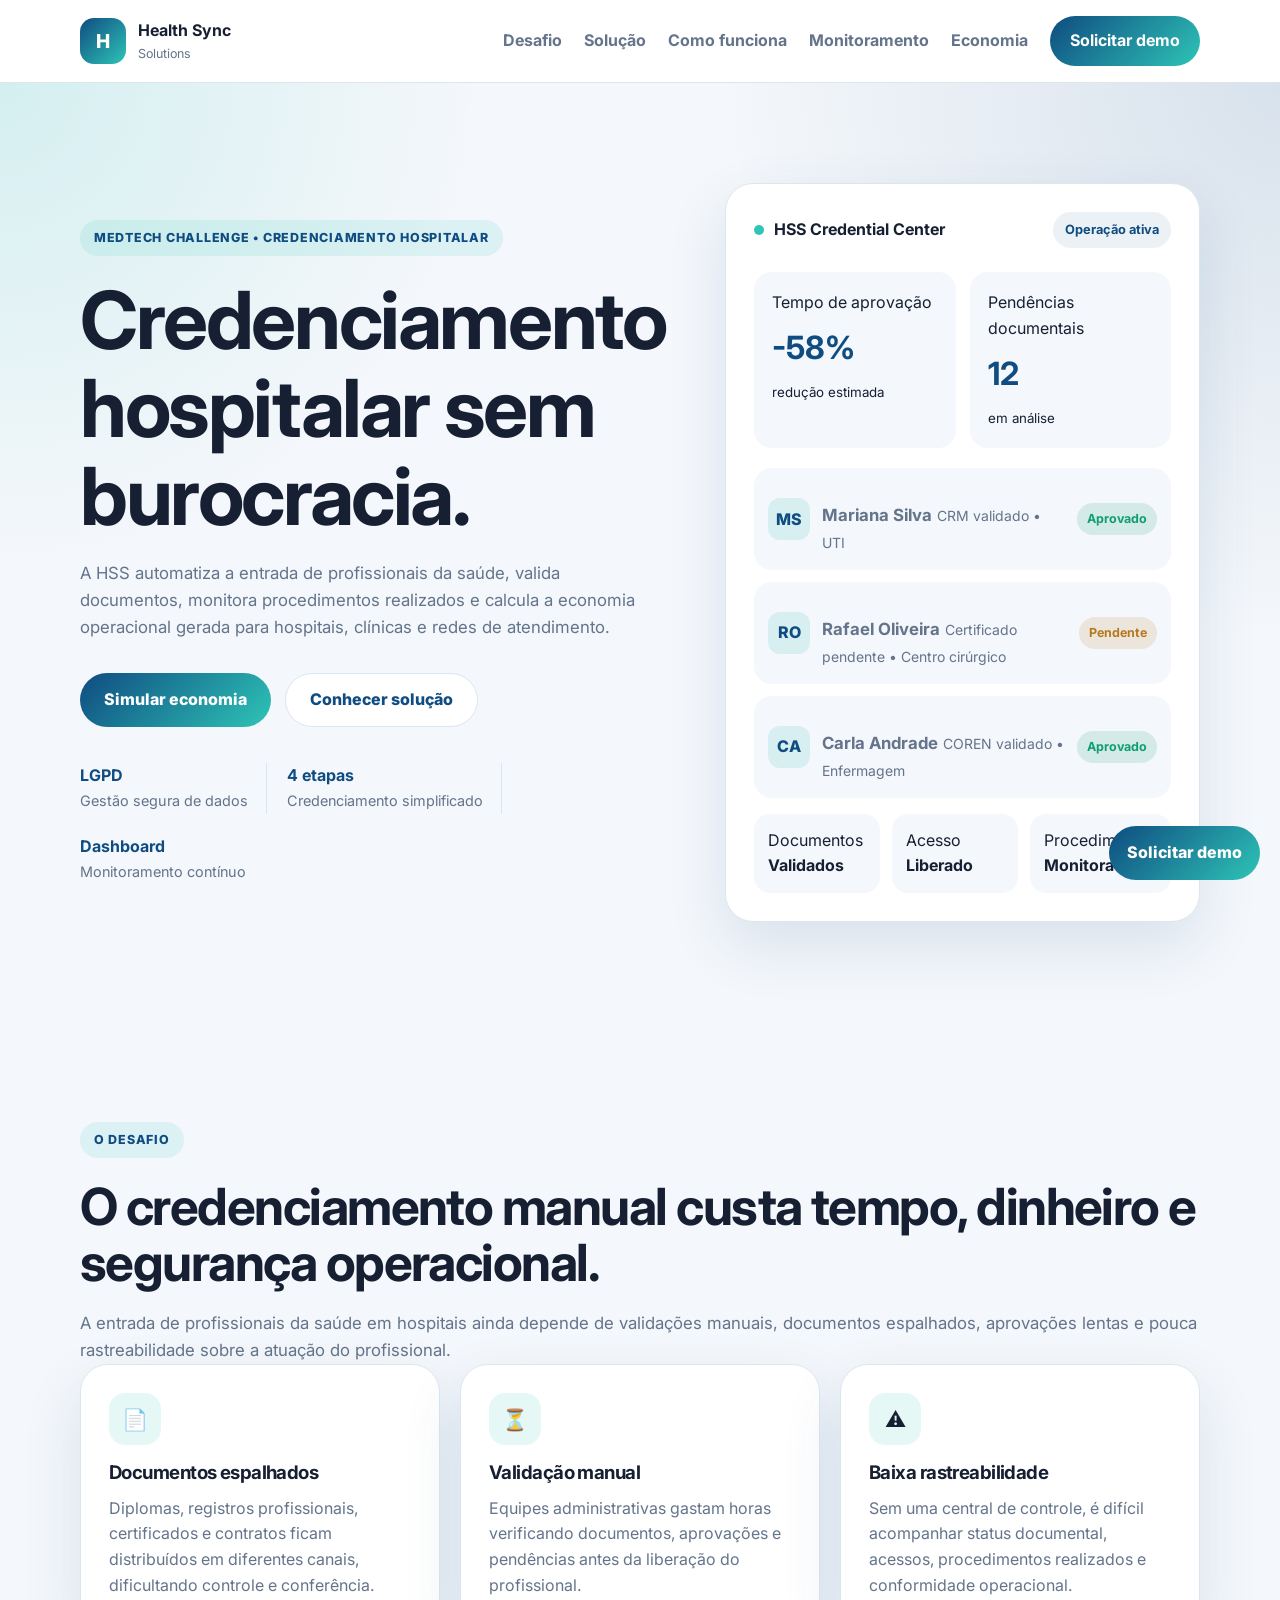
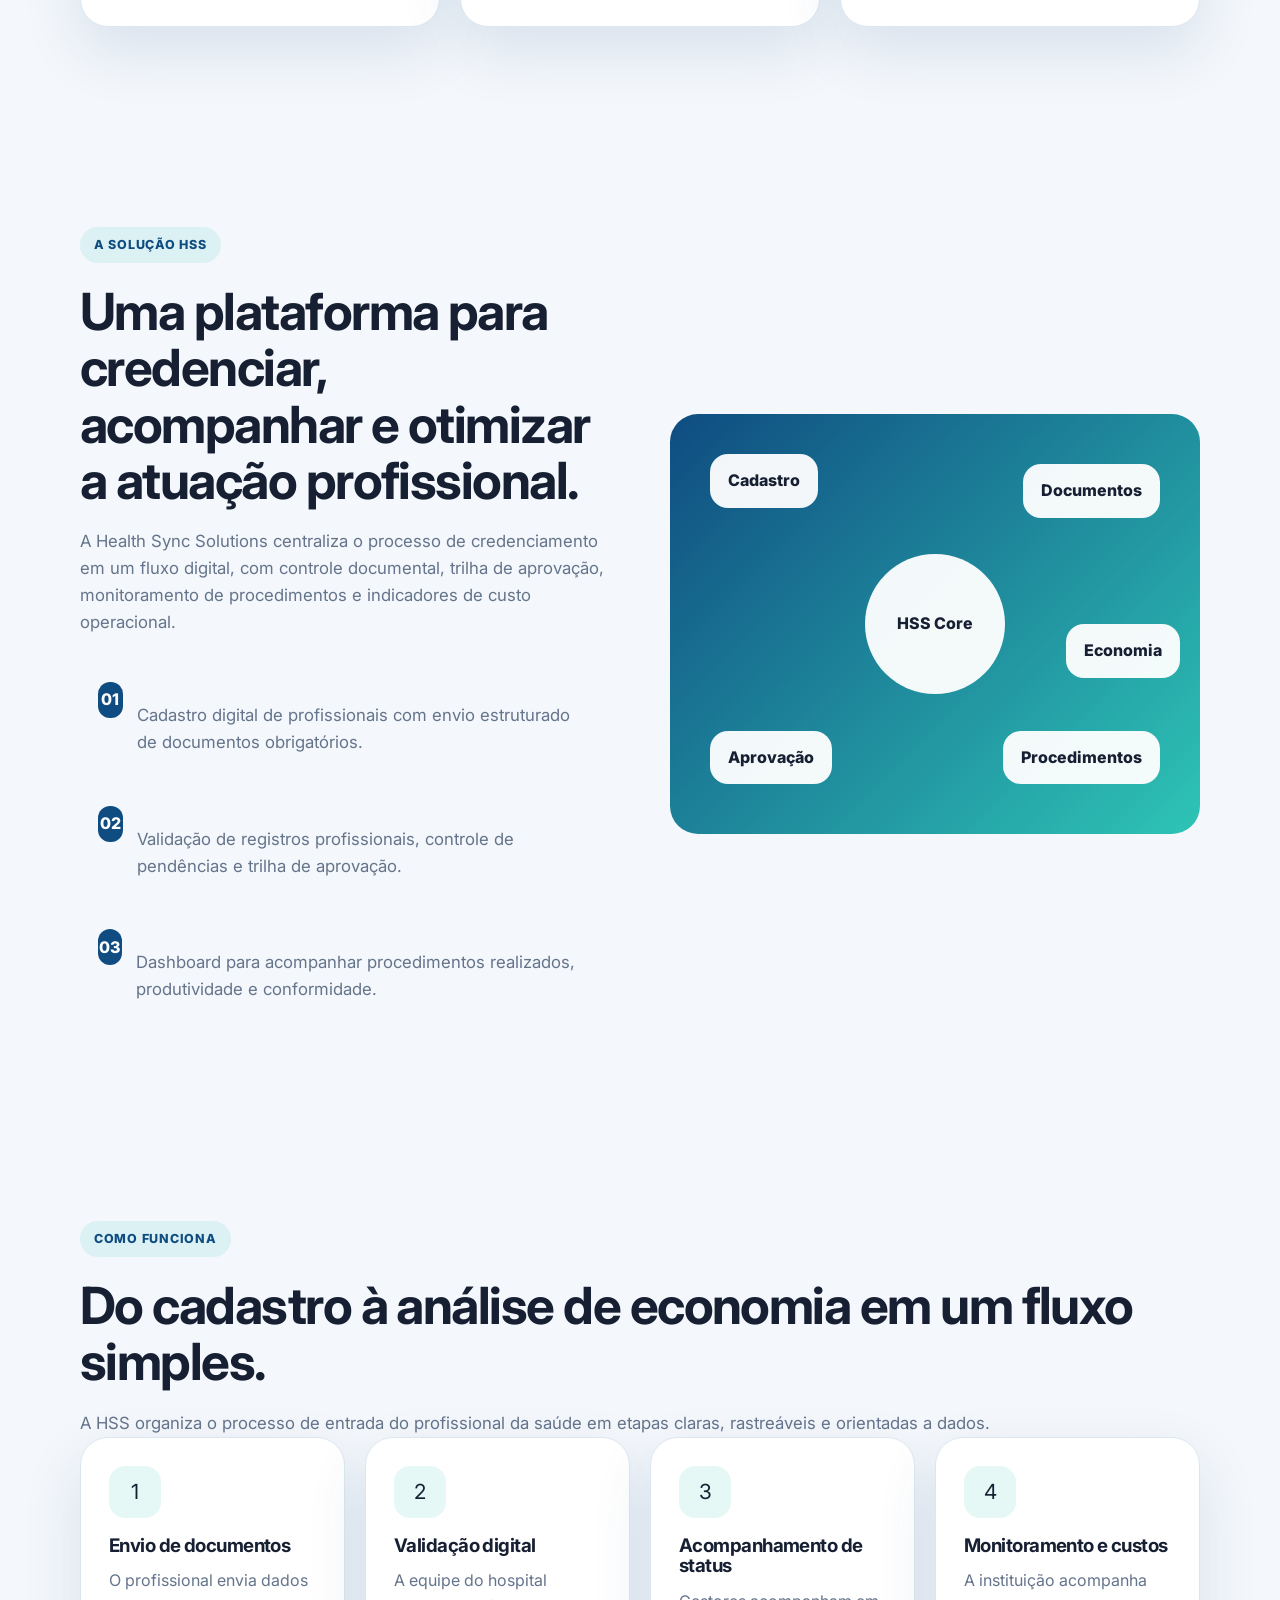
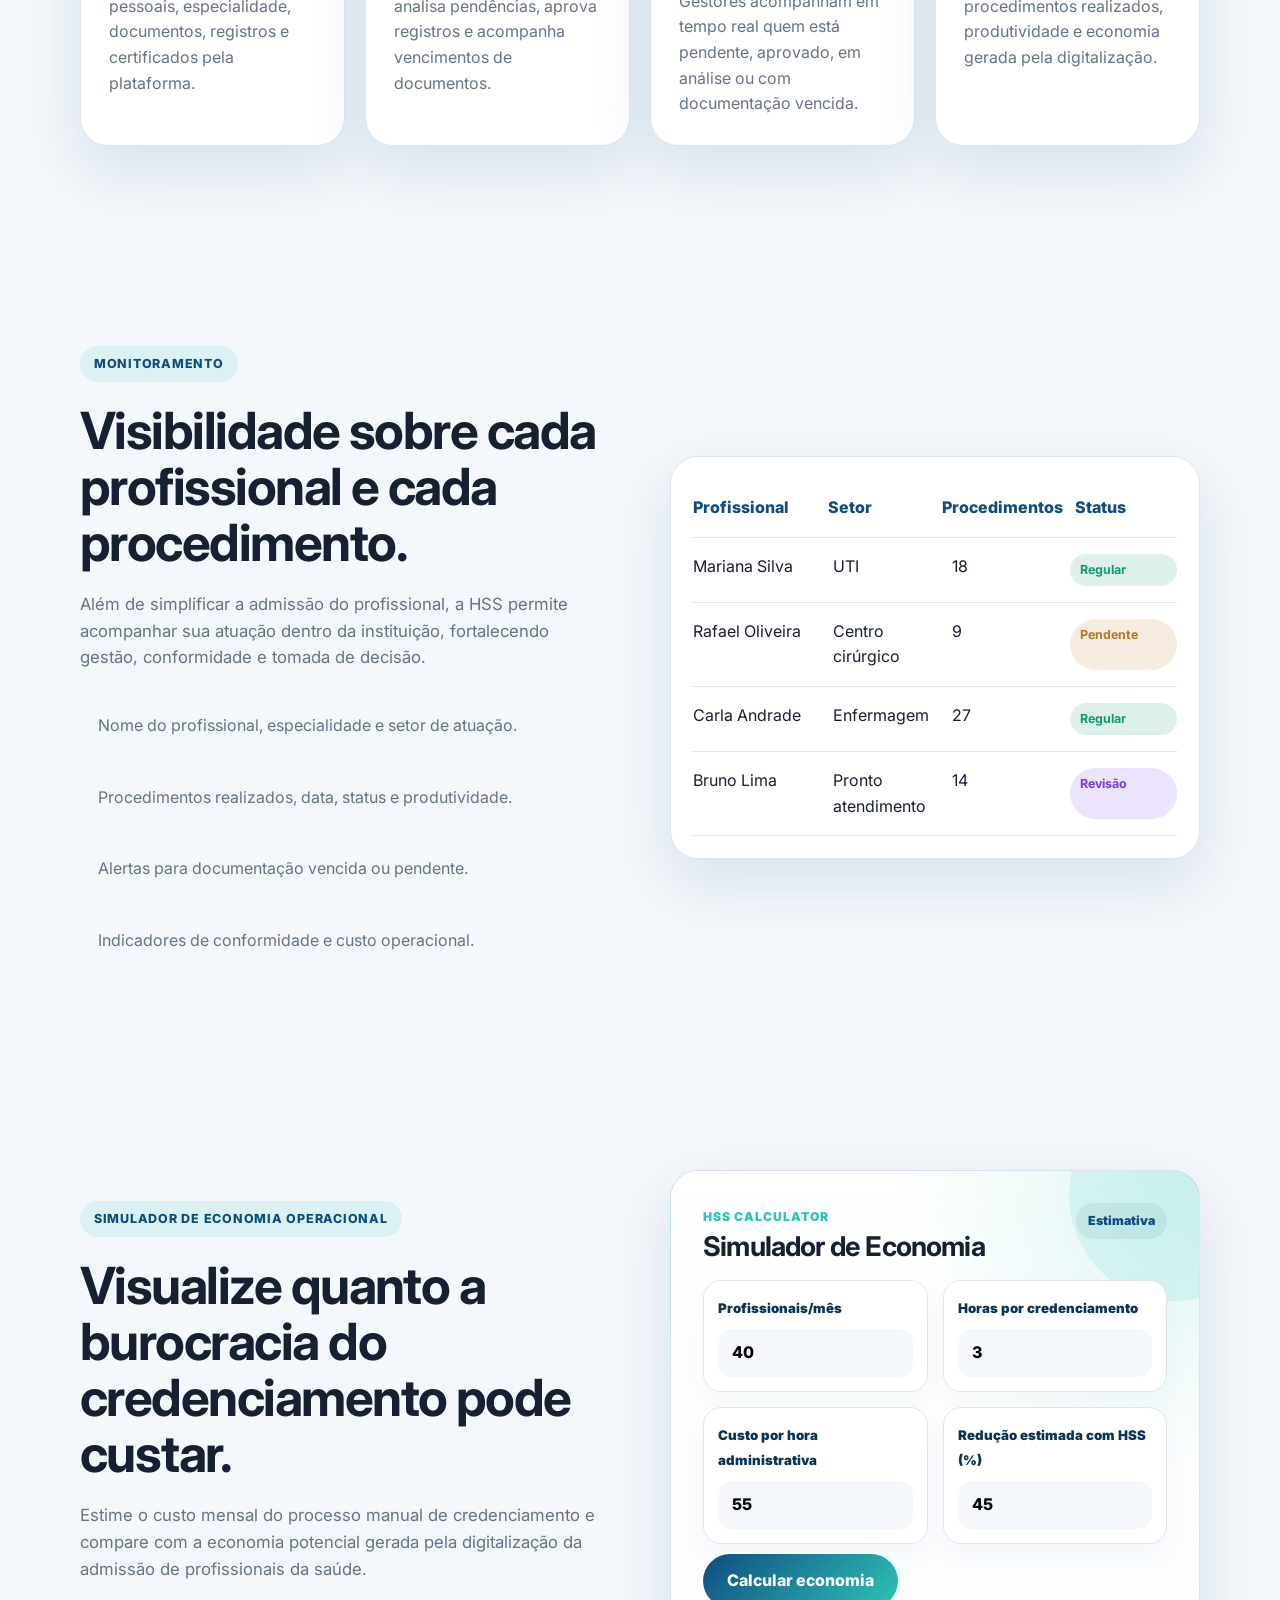
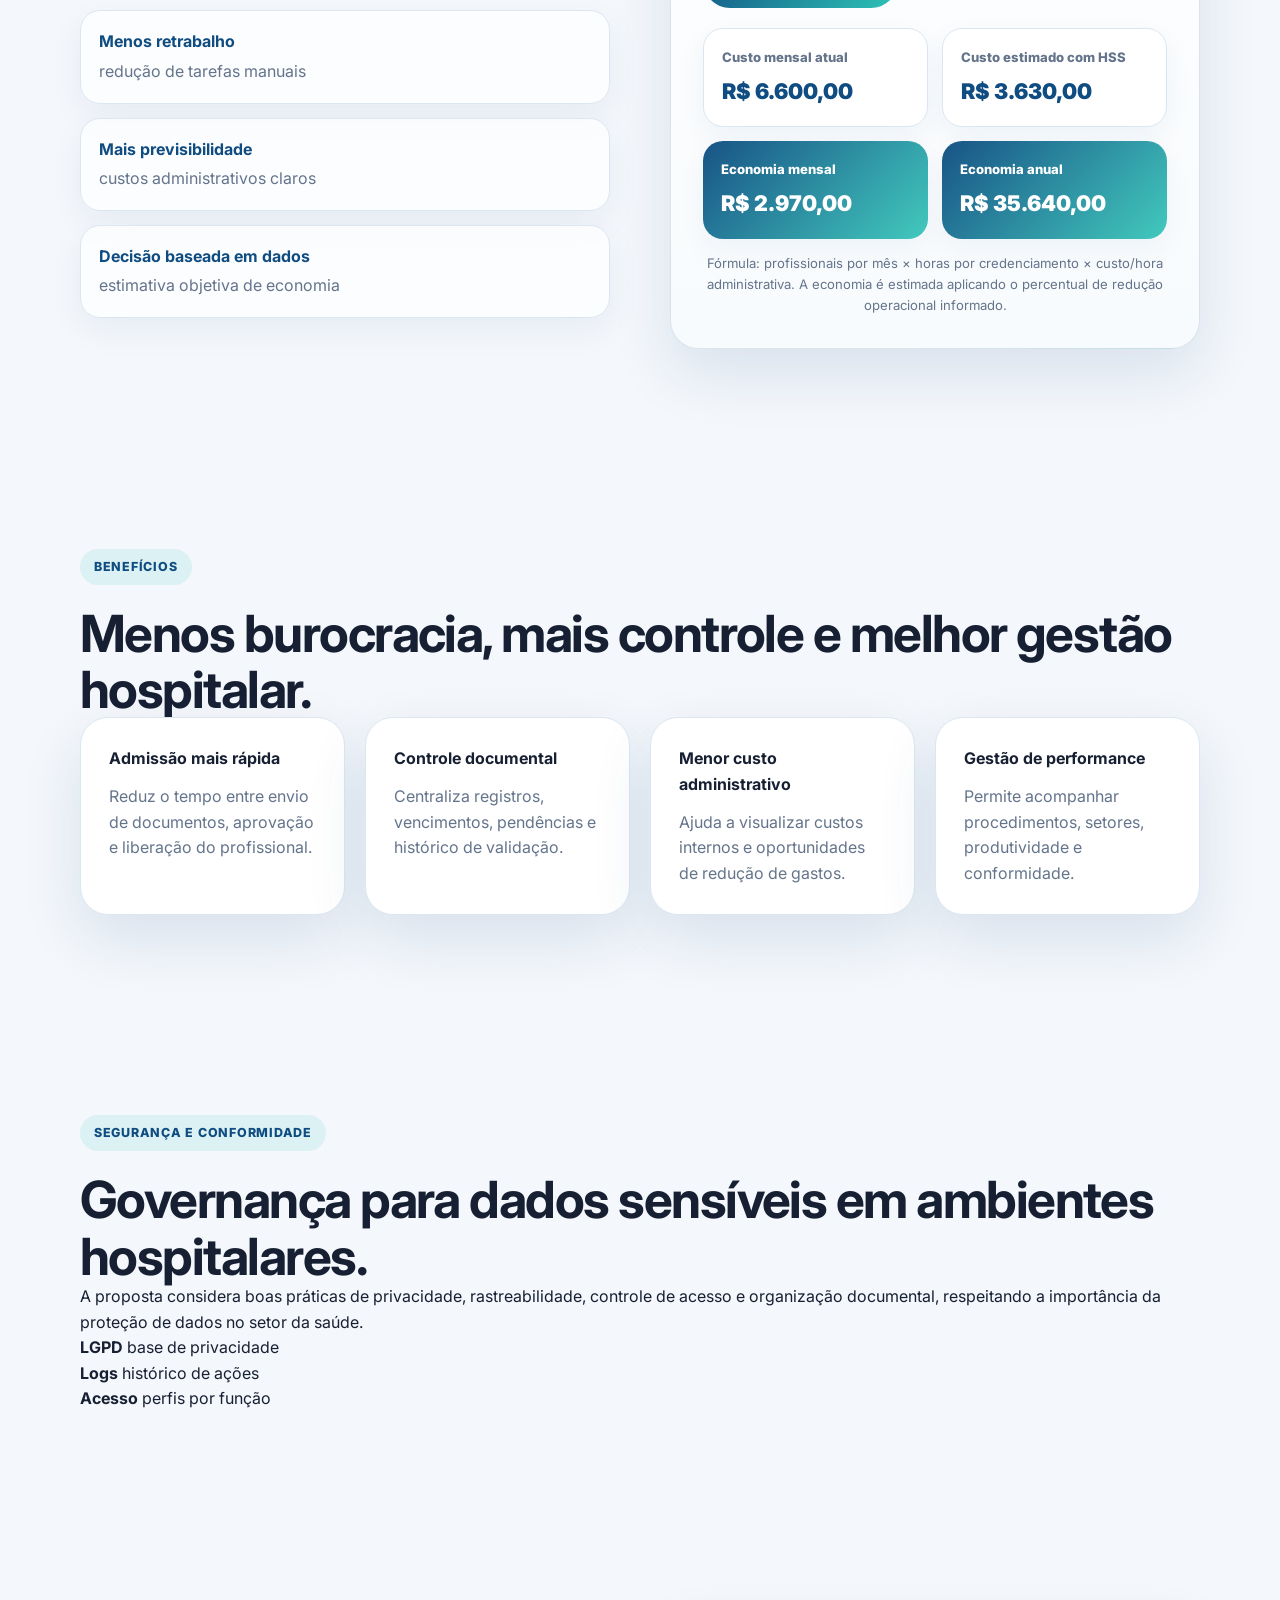
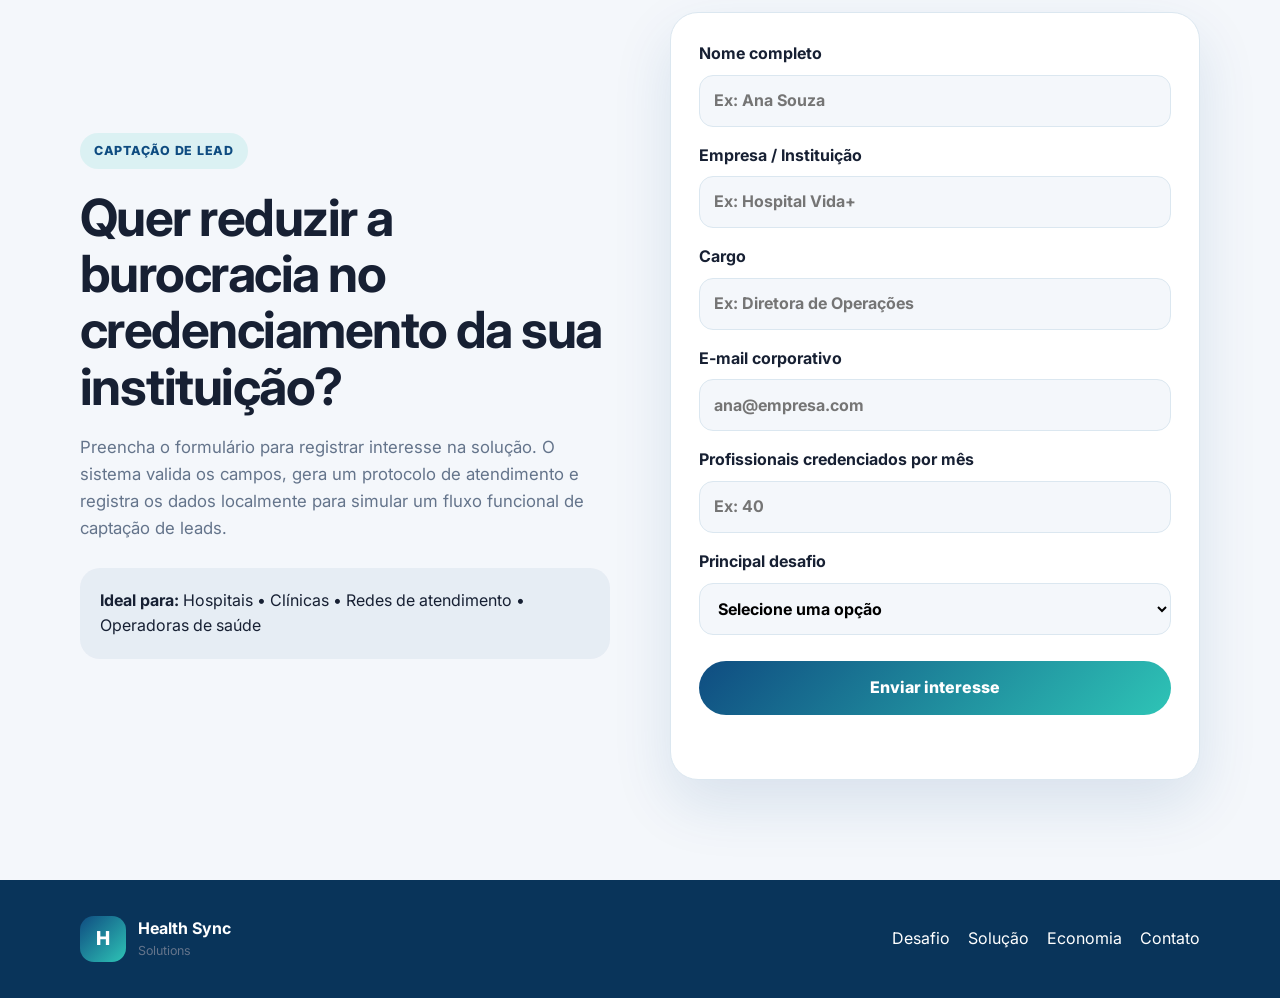
==== hss-landing-page/index.html @ ef8b4333 "Atualização etapa 2" ====
<!DOCTYPE html>
<html lang="pt-BR">
<head>
  <meta charset="UTF-8" />
  <meta name="viewport" content="width=device-width, initial-scale=1.0" />

  <title>Health Sync Solutions | Credenciamento Hospitalar Inteligente</title>

  <meta
    name="description"
    content="A HSS automatiza o credenciamento de profissionais da saúde, valida documentos, monitora procedimentos e reduz custos operacionais para hospitais e clínicas."
  />

  <link rel="preconnect" href="https://fonts.googleapis.com" />
  <link rel="preconnect" href="https://fonts.gstatic.com" crossorigin />

  <link
    href="https://fonts.googleapis.com/css2?family=Inter:wght@400;500;600;700;800&display=swap"
    rel="stylesheet"
  />

  <link rel="stylesheet" href="./styles.css" />
</head>

<body>
  
  <header class="header" id="topo">
    <nav class="navbar container" aria-label="Navegação principal">
      <a class="logo" href="#topo" aria-label="Health Sync Solutions - início">
        <span class="logo-mark" aria-hidden="true">H</span>
        <span>
          <strong>Health Sync</strong>
          <small>Solutions</small>
        </span>
      </a>

      <button
        class="menu-button"
        id="menuButton"
        aria-label="Abrir menu de navegação"
        aria-expanded="false"
        aria-controls="navLinks"
      >
        <span></span>
        <span></span>
        <span></span>
      </button>

      <div class="nav-links" id="navLinks">
        <a href="#desafio">Desafio</a>
        <a href="#solucao">Solução</a>
        <a href="#funcionamento">Como funciona</a>
        <a href="#monitoramento">Monitoramento</a>
        <a href="#economia">Economia</a>
        <a href="#contato" class="nav-cta">Solicitar demo</a>
      </div>
    </nav>
  </header>

  <main id="conteudo">
    <section class="hero section" aria-labelledby="hero-title">
      <div class="container hero-grid">
        <div class="hero-content reveal">
          <span class="eyebrow">MedTech Challenge • Credenciamento Hospitalar</span>

          <h1 id="hero-title">Credenciamento hospitalar sem burocracia.</h1>

          <p>
            A HSS automatiza a entrada de profissionais da saúde, valida documentos,
            monitora procedimentos realizados e calcula a economia operacional gerada
            para hospitais, clínicas e redes de atendimento.
          </p>

          <div class="hero-actions">
            <a href="#economia" class="btn btn-primary">Simular economia</a>
            <a href="#solucao" class="btn btn-secondary">Conhecer solução</a>
          </div>

          <div class="trust-row" aria-label="Principais pilares da solução">
            <div>
              <strong>LGPD</strong>
              <span>Gestão segura de dados</span>
            </div>

            <div>
              <strong>4 etapas</strong>
              <span>Credenciamento simplificado</span>
            </div>

            <div>
              <strong>Dashboard</strong>
              <span>Monitoramento contínuo</span>
            </div>
          </div>
        </div>

        <aside class="dashboard-card reveal" aria-label="Painel demonstrativo da plataforma HSS">
          <div class="dashboard-header">
            <div>
              <span class="status-dot" aria-hidden="true"></span>
              <strong>HSS Credential Center</strong>
            </div>

            <span class="badge">Operação ativa</span>
          </div>

          <div class="metric-grid">
            <article>
              <span>Tempo de aprovação</span>
              <strong>-58%</strong>
              <small>redução estimada</small>
            </article>

            <article>
              <span>Pendências documentais</span>
              <strong>12</strong>
              <small>em análise</small>
            </article>
          </div>

          <div class="credential-list" aria-label="Status de credenciamento">
            <div>
              <span class="avatar">MS</span>
              <p>
                <strong>Mariana Silva</strong>
                <small>CRM validado • UTI</small>
              </p>
              <b class="status approved">Aprovado</b>
            </div>

            <div>
              <span class="avatar">RO</span>
              <p>
                <strong>Rafael Oliveira</strong>
                <small>Certificado pendente • Centro cirúrgico</small>
              </p>
              <b class="status pending">Pendente</b>
            </div>

            <div>
              <span class="avatar">CA</span>
              <p>
                <strong>Carla Andrade</strong>
                <small>COREN validado • Enfermagem</small>
              </p>
              <b class="status approved">Aprovado</b>
            </div>
          </div>

          <div class="patient-flow">
            <div>
              <span>Documentos</span>
              <strong>Validados</strong>
            </div>

            <div>
              <span>Acesso</span>
              <strong>Liberado</strong>
            </div>

            <div>
              <span>Procedimentos</span>
              <strong>Monitorados</strong>
            </div>
          </div>
        </aside>
      </div>
    </section>

    <section class="section problem" id="desafio" aria-labelledby="desafio-title">
      <div class="container">
        <div class="section-title reveal">
          <span class="eyebrow">O desafio</span>

          <h2 id="desafio-title">
            O credenciamento manual custa tempo, dinheiro e segurança operacional.
          </h2>

          <p>
            A entrada de profissionais da saúde em hospitais ainda depende de validações
            manuais, documentos espalhados, aprovações lentas e pouca rastreabilidade
            sobre a atuação do profissional.
          </p>
        </div>

        <div class="cards-grid">
          <article class="card reveal">
            <span class="icon" aria-hidden="true">📄</span>
            <h3>Documentos espalhados</h3>
            <p>
              Diplomas, registros profissionais, certificados e contratos ficam distribuídos
              em diferentes canais, dificultando controle e conferência.
            </p>
          </article>

          <article class="card reveal">
            <span class="icon" aria-hidden="true">⏳</span>
            <h3>Validação manual</h3>
            <p>
              Equipes administrativas gastam horas verificando documentos, aprovações e
              pendências antes da liberação do profissional.
            </p>
          </article>

          <article class="card reveal">
            <span class="icon" aria-hidden="true">⚠️</span>
            <h3>Baixa rastreabilidade</h3>
            <p>
              Sem uma central de controle, é difícil acompanhar status documental,
              acessos, procedimentos realizados e conformidade operacional.
            </p>
          </article>
        </div>
      </div>
    </section>

    <section class="section solution" id="solucao" aria-labelledby="solucao-title">
      <div class="container split">
        <div class="reveal">
          <span class="eyebrow">A solução HSS</span>

          <h2 id="solucao-title">
            Uma plataforma para credenciar, acompanhar e otimizar a atuação profissional.
          </h2>

          <p>
            A Health Sync Solutions centraliza o processo de credenciamento em um fluxo
            digital, com controle documental, trilha de aprovação, monitoramento de
            procedimentos e indicadores de custo operacional.
          </p>

          <div class="feature-list">
            <div>
              <span>01</span>
              <p>Cadastro digital de profissionais com envio estruturado de documentos obrigatórios.</p>
            </div>

            <div>
              <span>02</span>
              <p>Validação de registros profissionais, controle de pendências e trilha de aprovação.</p>
            </div>

            <div>
              <span>03</span>
              <p>Dashboard para acompanhar procedimentos realizados, produtividade e conformidade.</p>
            </div>
          </div>
        </div>

        <div class="system-map reveal" aria-label="Mapa visual dos módulos da plataforma">
          <div class="node center">HSS Core</div>
          <div class="node">Cadastro</div>
          <div class="node">Documentos</div>
          <div class="node">Aprovação</div>
          <div class="node">Procedimentos</div>
          <div class="node">Economia</div>
        </div>
      </div>
    </section>

    <section class="section how" id="funcionamento" aria-labelledby="funcionamento-title">
      <div class="container">
        <div class="section-title reveal">
          <span class="eyebrow">Como funciona</span>

          <h2 id="funcionamento-title">
            Do cadastro à análise de economia em um fluxo simples.
          </h2>

          <p>
            A HSS organiza o processo de entrada do profissional da saúde em etapas claras,
            rastreáveis e orientadas a dados.
          </p>
        </div>

        <div class="steps-grid">
          <article class="step reveal">
            <span>1</span>
            <h3>Envio de documentos</h3>
            <p>
              O profissional envia dados pessoais, especialidade, documentos, registros
              e certificados pela plataforma.
            </p>
          </article>

          <article class="step reveal">
            <span>2</span>
            <h3>Validação digital</h3>
            <p>
              A equipe do hospital analisa pendências, aprova registros e acompanha
              vencimentos de documentos.
            </p>
          </article>

          <article class="step reveal">
            <span>3</span>
            <h3>Acompanhamento de status</h3>
            <p>
              Gestores acompanham em tempo real quem está pendente, aprovado, em análise
              ou com documentação vencida.
            </p>
          </article>

          <article class="step reveal">
            <span>4</span>
            <h3>Monitoramento e custos</h3>
            <p>
              A instituição acompanha procedimentos realizados, produtividade e economia
              gerada pela digitalização.
            </p>
          </article>
        </div>
      </div>
    </section>

    <section class="section monitoring" id="monitoramento" aria-labelledby="monitoramento-title">
      <div class="container monitoring-grid">
        <div class="reveal">
          <span class="eyebrow">Monitoramento</span>

          <h2 id="monitoramento-title">
            Visibilidade sobre cada profissional e cada procedimento.
          </h2>

          <p>
            Além de simplificar a admissão do profissional, a HSS permite acompanhar sua
            atuação dentro da instituição, fortalecendo gestão, conformidade e tomada de decisão.
          </p>

          <ul class="check-list">
            <li>Nome do profissional, especialidade e setor de atuação.</li>
            <li>Procedimentos realizados, data, status e produtividade.</li>
            <li>Alertas para documentação vencida ou pendente.</li>
            <li>Indicadores de conformidade e custo operacional.</li>
          </ul>
        </div>

        <div class="procedure-table reveal" role="region" aria-label="Tabela demonstrativa de procedimentos monitorados">
          <div class="table-row table-head">
            <span>Profissional</span>
            <span>Setor</span>
            <span>Procedimentos</span>
            <span>Status</span>
          </div>

          <div class="table-row">
            <span>Mariana Silva</span>
            <span>UTI</span>
            <span>18</span>
            <b class="status approved">Regular</b>
          </div>

          <div class="table-row">
            <span>Rafael Oliveira</span>
            <span>Centro cirúrgico</span>
            <span>9</span>
            <b class="status pending">Pendente</b>
          </div>

          <div class="table-row">
            <span>Carla Andrade</span>
            <span>Enfermagem</span>
            <span>27</span>
            <b class="status approved">Regular</b>
          </div>

          <div class="table-row">
            <span>Bruno Lima</span>
            <span>Pronto atendimento</span>
            <span>14</span>
            <b class="status review">Revisão</b>
          </div>
        </div>
      </div>
    </section>

    <section class="section economy" id="economia" aria-labelledby="economia-title">
      <div class="container economy-grid">
        <div class="economy-content reveal">
          <span class="eyebrow">Simulador de economia operacional</span>

          <h2 id="economia-title">
            Visualize quanto a burocracia do credenciamento pode custar.
          </h2>

          <p>
            Estime o custo mensal do processo manual de credenciamento e compare com a
            economia potencial gerada pela digitalização da admissão de profissionais da saúde.
          </p>

          <div class="economy-highlights">
            <div>
              <strong>Menos retrabalho</strong>
              <span>redução de tarefas manuais</span>
            </div>

            <div>
              <strong>Mais previsibilidade</strong>
              <span>custos administrativos claros</span>
            </div>

            <div>
              <strong>Decisão baseada em dados</strong>
              <span>estimativa objetiva de economia</span>
            </div>
          </div>
        </div>

        <form
          class="calculator-card premium-calculator reveal"
          id="calculatorForm"
          aria-label="Simulador de economia operacional"
        >
          <div class="calculator-header">
            <div>
              <span class="calculator-kicker">HSS Calculator</span>
              <h3>Simulador de Economia</h3>
            </div>

            <span class="calculator-badge">Estimativa</span>
          </div>

          <div class="calculator-grid">
            <label for="professionals">
              <span>Profissionais/mês</span>
              <input type="number" id="professionals" min="1" value="40" required />
            </label>

            <label for="hours">
              <span>Horas por credenciamento</span>
              <input type="number" id="hours" min="1" step="0.5" value="3" required />
            </label>

            <label for="hourCost">
              <span>Custo por hora administrativa</span>
              <input type="number" id="hourCost" min="1" step="1" value="55" required />
            </label>

            <label for="reduction">
              <span>Redução estimada com HSS (%)</span>
              <input type="number" id="reduction" min="1" max="90" value="45" required />
            </label>
          </div>

          <button type="submit" class="btn btn-primary form-button">
            Calcular economia
          </button>

          <div class="results" id="calculatorResults" aria-live="polite">
            <div class="result-card">
              <span>Custo mensal atual</span>
              <strong id="currentCost">R$ 6.600,00</strong>
            </div>

            <div class="result-card">
              <span>Custo estimado com HSS</span>
              <strong id="newCost">R$ 3.630,00</strong>
            </div>

            <div class="result-card highlight-result">
              <span>Economia mensal</span>
              <strong id="monthlySaving">R$ 2.970,00</strong>
            </div>

            <div class="result-card highlight-result">
              <span>Economia anual</span>
              <strong id="annualSaving">R$ 35.640,00</strong>
            </div>
          </div>

          <p class="calculator-note">
            Fórmula: profissionais por mês × horas por credenciamento × custo/hora administrativa.
            A economia é estimada aplicando o percentual de redução operacional informado.
          </p>
        </form>
      </div>
    </section>

    <section class="section benefits" id="beneficios" aria-labelledby="beneficios-title">
      <div class="container">
        <div class="section-title reveal">
          <span class="eyebrow">Benefícios</span>

          <h2 id="beneficios-title">
            Menos burocracia, mais controle e melhor gestão hospitalar.
          </h2>
        </div>

        <div class="benefit-grid">
          <article class="benefit reveal">
            <strong>Admissão mais rápida</strong>
            <p>Reduz o tempo entre envio de documentos, aprovação e liberação do profissional.</p>
          </article>

          <article class="benefit reveal">
            <strong>Controle documental</strong>
            <p>Centraliza registros, vencimentos, pendências e histórico de validação.</p>
          </article>

          <article class="benefit reveal">
            <strong>Menor custo administrativo</strong>
            <p>Ajuda a visualizar custos internos e oportunidades de redução de gastos.</p>
          </article>

          <article class="benefit reveal">
            <strong>Gestão de performance</strong>
            <p>Permite acompanhar procedimentos, setores, produtividade e conformidade.</p>
          </article>
        </div>
      </div>
    </section>

    <section class="section security" aria-labelledby="security-title">
      <div class="container impact-box reveal">
        <div>
          <span class="eyebrow">Segurança e conformidade</span>

          <h2 id="security-title">
            Governança para dados sensíveis em ambientes hospitalares.
          </h2>

          <p>
            A proposta considera boas práticas de privacidade, rastreabilidade, controle de acesso
            e organização documental, respeitando a importância da proteção de dados no setor da saúde.
          </p>
        </div>

        <div class="impact-numbers">
          <div>
            <strong>LGPD</strong>
            <span>base de privacidade</span>
          </div>

          <div>
            <strong>Logs</strong>
            <span>histórico de ações</span>
          </div>

          <div>
            <strong>Acesso</strong>
            <span>perfis por função</span>
          </div>
        </div>
      </div>
    </section>

    <section class="section contact" id="contato" aria-labelledby="contato-title">
      <div class="container contact-grid">
        <div class="reveal">
          <span class="eyebrow">Captação de lead</span>

          <h2 id="contato-title">
            Quer reduzir a burocracia no credenciamento da sua instituição?
          </h2>

          <p>
            Preencha o formulário para registrar interesse na solução. O sistema valida os campos,
            gera um protocolo de atendimento e registra os dados localmente para simular um fluxo
            funcional de captação de leads.
          </p>

          <div class="contact-note">
            <strong>Ideal para:</strong>
            <span>Hospitais • Clínicas • Redes de atendimento • Operadoras de saúde</span>
          </div>
        </div>

        <form class="lead-form reveal" id="leadForm" novalidate>
          <label for="name">
            Nome completo
            <input type="text" id="name" name="nome" placeholder="Ex: Ana Souza" required />
          </label>

          <label for="company">
            Empresa / Instituição
            <input type="text" id="company" name="empresa" placeholder="Ex: Hospital Vida+" required />
          </label>

          <label for="role">
            Cargo
            <input type="text" id="role" name="cargo" placeholder="Ex: Diretora de Operações" required />
          </label>

          <label for="email">
            E-mail corporativo
            <input type="email" id="email" name="email" placeholder="ana@empresa.com" required />
          </label>

          <label for="monthly">
            Profissionais credenciados por mês
            <input type="number" id="monthly" name="profissionais" min="1" placeholder="Ex: 40" required />
          </label>

          <label for="challenge">
            Principal desafio
            <select id="challenge" name="desafio" required>
              <option value="">Selecione uma opção</option>
              <option>Reduzir burocracia</option>
              <option>Validar documentos</option>
              <option>Monitorar procedimentos</option>
              <option>Calcular custos de credenciamento</option>
            </select>
          </label>

          <button type="submit" class="btn btn-primary form-button">
            Enviar interesse
          </button>

          <p class="form-feedback" id="formFeedback" role="status" aria-live="polite"></p>
        </form>
      </div>
    </section>
  </main>

  <footer class="footer">
    <div class="container footer-grid">
      <a class="logo" href="#topo" aria-label="Health Sync Solutions - início">
        <span class="logo-mark" aria-hidden="true">H</span>
        <span>
          <strong>Health Sync</strong>
          <small>Solutions</small>
        </span>
      </a>

      <div class="footer-links">
        <a href="#desafio">Desafio</a>
        <a href="#solucao">Solução</a>
        <a href="#economia">Economia</a>
        <a href="#contato">Contato</a>
      </div>
    </div>
  </footer>

  <a href="#contato" class="floating-cta" aria-label="Solicitar demonstração">
    Solicitar demo
  </a>

  <script src="./script.js"></script>
</body>
</html>
---- hss-landing-page/styles.css ----
:root {
  --primary: #0f4c81;
  --primary-dark: #09345a;
  --secondary: #2ec4b6;
  --accent: #7c3aed;
  --bg: #f4f7fb;
  --surface: #ffffff;
  --text: #172033;
  --muted: #64748b;
  --border: #dbe7f0;
  --success: #0f9f6e;
  --warning: #b7791f;
  --danger: #b42318;
  --shadow: 0 24px 60px rgba(15, 76, 129, 0.12);
  --radius: 28px;
}

* {
  margin: 0;
  padding: 0;
  box-sizing: border-box;
}

html {
  scroll-behavior: smooth;
  scroll-padding-top: 90px;
}

body {
  font-family: "Inter", sans-serif;
  background: var(--bg);
  color: var(--text);
  line-height: 1.6;
}

a {
  text-decoration: none;
  color: inherit;
}

button,
input,
select {
  font: inherit;
}

.container {
  width: min(1120px, calc(100% - 40px));
  margin: 0 auto;
}

.section {
  padding: 100px 0;
}

.skip-link {
  position: absolute;
  left: -9999px;
}

.skip-link:focus {
  left: 20px;
  top: 20px;
  background: var(--primary);
  color: #fff;
  padding: 12px 16px;
  border-radius: 10px;
  z-index: 999;
}

.header {
  position: sticky;
  top: 0;
  z-index: 100;
  background: rgba(255,255,255,0.92);
  backdrop-filter: blur(12px);
  border-bottom: 1px solid var(--border);
}

.navbar {
  min-height: 82px;
  display: flex;
  align-items: center;
  justify-content: space-between;
}

.logo {
  display: flex;
  align-items: center;
  gap: 12px;
}

.logo-mark {
  width: 46px;
  height: 46px;
  border-radius: 14px;
  background: linear-gradient(135deg, var(--primary), var(--secondary));
  display: grid;
  place-items: center;
  color: #fff;
  font-weight: 800;
  font-size: 1.2rem;
}

.logo small {
  display: block;
  color: var(--muted);
  font-size: 0.78rem;
}

.nav-links {
  display: flex;
  align-items: center;
  gap: 22px;
  font-weight: 700;
  color: var(--muted);
}

.nav-links a:hover {
  color: var(--primary);
}

.nav-cta {
  background: linear-gradient(135deg, var(--primary), var(--secondary));
  color: #fff !important;
  padding: 12px 20px;
  border-radius: 999px;
}

.menu-button {
  display: none;
  width: 44px;
  height: 44px;
  border: none;
  background: #fff;
  border-radius: 12px;
  cursor: pointer;
}

.menu-button span {
  display: block;
  width: 20px;
  height: 2px;
  background: var(--primary);
  margin: 5px auto;
}

.hero {
  min-height: calc(100vh - 82px);
  display: flex;
  align-items: center;
  background:
    radial-gradient(circle at top left, rgba(46,196,182,0.16), transparent 30%),
    radial-gradient(circle at top right, rgba(15,76,129,0.12), transparent 35%);
}

.hero-grid,
.split,
.monitoring-grid,
.contact-grid,
.economy-grid {
  display: grid;
  grid-template-columns: 1fr 1fr;
  gap: 60px;
  align-items: center;
}

.eyebrow {
  display: inline-block;
  background: rgba(46,196,182,0.12);
  color: var(--primary);
  padding: 8px 14px;
  border-radius: 999px;
  font-size: 0.78rem;
  font-weight: 800;
  margin-bottom: 20px;
  text-transform: uppercase;
  letter-spacing: 0.06em;
}

h1,
h2,
h3 {
  line-height: 1.1;
  letter-spacing: -0.03em;
}

h1 {
  font-size: clamp(3rem, 7vw, 5rem);
}

h2 {
  font-size: clamp(2rem, 4vw, 3.3rem);
}

.hero p,
.section-title p,
.split p,
.monitoring p,
.contact p,
.economy-content p {
  margin-top: 20px;
  color: var(--muted);
  font-size: 1.05rem;
}

.hero-actions {
  display: flex;
  flex-wrap: wrap;
  gap: 14px;
  margin-top: 32px;
}

.btn {
  min-height: 54px;
  padding: 0 24px;
  border-radius: 999px;
  border: none;
  font-weight: 800;
  cursor: pointer;
  display: inline-flex;
  align-items: center;
  justify-content: center;
}

.btn-primary {
  background: linear-gradient(135deg, var(--primary), var(--secondary));
  color: #fff;
}

.btn-secondary {
  background: #fff;
  border: 1px solid var(--border);
  color: var(--primary);
}

.trust-row {
  display: flex;
  gap: 20px;
  margin-top: 36px;
  flex-wrap: wrap;
}

.trust-row div {
  padding-right: 18px;
  border-right: 1px solid var(--border);
}

.trust-row div:last-child {
  border-right: none;
}

.trust-row strong {
  display: block;
  color: var(--primary);
}

.trust-row span {
  color: var(--muted);
  font-size: 0.9rem;
}

.dashboard-card,
.card,
.step,
.benefit,
.lead-form,
.calculator-card,
.procedure-table {
  background: #fff;
  border-radius: var(--radius);
  border: 1px solid var(--border);
  box-shadow: var(--shadow);
}

.dashboard-card {
  padding: 28px;
}

.dashboard-header {
  display: flex;
  justify-content: space-between;
  align-items: center;
}

.dashboard-header div {
  display: flex;
  align-items: center;
  gap: 10px;
}

.status-dot {
  width: 10px;
  height: 10px;
  background: var(--secondary);
  border-radius: 50%;
}

.badge {
  background: rgba(15,76,129,0.08);
  color: var(--primary);
  padding: 8px 12px;
  border-radius: 999px;
  font-size: 0.8rem;
  font-weight: 700;
}

.metric-grid {
  display: grid;
  grid-template-columns: 1fr 1fr;
  gap: 14px;
  margin-top: 24px;
}

.metric-grid article {
  padding: 18px;
  background: var(--bg);
  border-radius: 18px;
}

.metric-grid strong {
  display: block;
  font-size: 2rem;
  color: var(--primary);
  margin: 6px 0;
}

.credential-list {
  margin-top: 20px;
  display: grid;
  gap: 12px;
}

.credential-list > div {
  display: grid;
  grid-template-columns: auto 1fr auto;
  gap: 12px;
  align-items: center;
  padding: 14px;
  border-radius: 18px;
  background: var(--bg);
}

.avatar {
  width: 42px;
  height: 42px;
  border-radius: 12px;
  background: rgba(46,196,182,0.15);
  display: grid;
  place-items: center;
  font-weight: 800;
  color: var(--primary);
}

.credential-list small {
  color: var(--muted);
}

.status {
  padding: 6px 10px;
  border-radius: 999px;
  font-size: 0.78rem;
}

.approved {
  background: rgba(15,159,110,0.14);
  color: var(--success);
}

.pending {
  background: rgba(183,121,31,0.14);
  color: var(--warning);
}

.review {
  background: rgba(124,58,237,0.14);
  color: var(--accent);
}

.patient-flow {
  margin-top: 16px;
  display: grid;
  grid-template-columns: repeat(3, 1fr);
  gap: 12px;
}

.patient-flow div {
  padding: 14px;
  background: var(--bg);
  border-radius: 16px;
}

.cards-grid,
.steps-grid,
.benefit-grid {
  display: grid;
  gap: 20px;
}

.cards-grid {
  grid-template-columns: repeat(3, 1fr);
}

.steps-grid {
  grid-template-columns: repeat(4, 1fr);
}

.benefit-grid {
  grid-template-columns: repeat(4, 1fr);
}

.card,
.step,
.benefit {
  padding: 28px;
}

.icon,
.step span {
  width: 52px;
  height: 52px;
  border-radius: 16px;
  background: rgba(46,196,182,0.12);
  display: grid;
  place-items: center;
  margin-bottom: 18px;
  font-size: 1.3rem;
}

.card p,
.step p,
.benefit p {
  margin-top: 12px;
  color: var(--muted);
}

.feature-list {
  margin-top: 28px;
  display: grid;
  gap: 14px;
}

.feature-list div {
  display: flex;
  gap: 14px;
  padding: 18px;
  background: var(--bg);
  border-radius: 18px;
}

.feature-list span {
  width: 36px;
  height: 36px;
  border-radius: 12px;
  background: var(--primary);
  color: #fff;
  display: grid;
  place-items: center;
  font-weight: 800;
}

.system-map {
  min-height: 420px;
  background: linear-gradient(135deg, var(--primary), var(--secondary));
  border-radius: var(--radius);
  position: relative;
  overflow: hidden;
}

.node {
  position: absolute;
  background: rgba(255,255,255,0.95);
  padding: 14px 18px;
  border-radius: 18px;
  font-weight: 800;
}

.node.center {
  width: 140px;
  height: 140px;
  border-radius: 50%;
  display: grid;
  place-items: center;
  top: 50%;
  left: 50%;
  transform: translate(-50%, -50%);
}

.node:nth-child(2) {
  top: 40px;
  left: 40px;
}

.node:nth-child(3) {
  top: 50px;
  right: 40px;
}

.node:nth-child(4) {
  bottom: 50px;
  left: 40px;
}

.node:nth-child(5) {
  bottom: 50px;
  right: 40px;
}

.node:nth-child(6) {
  top: 50%;
  right: 20px;
}

.check-list {
  margin-top: 26px;
  display: grid;
  gap: 14px;
  list-style: none;
}

.check-list li {
  padding: 16px 18px;
  background: var(--bg);
  border-radius: 16px;
  color: var(--muted);
}

.procedure-table {
  padding: 22px;
}

.table-row {
  display: grid;
  grid-template-columns: 1.2fr 1fr 1fr 1fr;
  gap: 12px;
  padding: 16px 0;
  border-bottom: 1px solid var(--border);
}

.table-head {
  color: var(--primary);
  font-weight: 800;
}

.economy-content {
  max-width: 560px;
}

.economy-highlights {
  display: grid;
  gap: 14px;
  margin-top: 28px;
}

.economy-highlights div {
  padding: 18px;
  background: rgba(255,255,255,0.72);
  border: 1px solid var(--border);
  border-radius: 20px;
  box-shadow: 0 12px 34px rgba(15,76,129,0.06);
}

.economy-highlights strong {
  display: block;
  color: var(--primary);
}

.economy-highlights span {
  display: block;
  color: var(--muted);
  margin-top: 4px;
}

.premium-calculator {
  position: relative;
  overflow: hidden;
  border: 1px solid rgba(15,76,129,0.14);
  background:
    radial-gradient(circle at top right, rgba(46,196,182,0.16), transparent 32%),
    linear-gradient(180deg, #ffffff, #f8fbfd);
  padding: 32px;
}

.premium-calculator::before {
  content: "";
  position: absolute;
  top: -80px;
  right: -80px;
  width: 210px;
  height: 210px;
  background: rgba(46,196,182,0.12);
  border-radius: 50%;
}

.calculator-header,
.calculator-grid,
.results,
.calculator-note,
.premium-calculator .btn {
  position: relative;
}

.calculator-header {
  display: flex;
  justify-content: space-between;
  align-items: flex-start;
  margin-bottom: 18px;
}

.calculator-kicker {
  display: inline-block;
  color: var(--secondary);
  font-weight: 900;
  font-size: 0.76rem;
  text-transform: uppercase;
  letter-spacing: 0.08em;
  margin-bottom: 6px;
}

.calculator-header h3 {
  font-size: 1.7rem;
}

.calculator-badge {
  background: rgba(15,76,129,0.08);
  color: var(--primary);
  padding: 8px 12px;
  border-radius: 999px;
  font-size: 0.78rem;
  font-weight: 900;
}

.calculator-grid {
  display: grid;
  grid-template-columns: 1fr 1fr;
  gap: 15px;
}

.calculator-grid label {
  background: #fff;
  border: 1px solid var(--border);
  border-radius: 18px;
  padding: 14px;
  box-shadow: 0 10px 26px rgba(15,76,129,0.04);
}

.calculator-grid label span {
  color: var(--primary-dark);
  font-size: 0.83rem;
  font-weight: 900;
}

.calculator-grid input {
  margin-top: 8px;
  border: 0;
  background: var(--bg);
  border-radius: 14px;
  min-height: 48px;
  padding: 0 14px;
  font-weight: 800;
  width: 100%;
}

.calculator-grid input:focus,
.lead-form input:focus,
.lead-form select:focus {
  outline: none;
  box-shadow: 0 0 0 4px rgba(46,196,182,0.16);
}

.form-button {
  margin-top: 10px;
}

.results {
  display: grid;
  grid-template-columns: 1fr 1fr;
  gap: 14px;
  margin-top: 20px;
}

.result-card {
  background: #fff;
  border: 1px solid var(--border);
  border-radius: 20px;
  padding: 18px;
  box-shadow: 0 10px 28px rgba(15,76,129,0.05);
}

.result-card span {
  display: block;
  color: var(--muted);
  font-size: 0.82rem;
  font-weight: 800;
}

.result-card strong {
  display: block;
  margin-top: 6px;
  color: var(--primary);
  font-size: 1.35rem;
  font-weight: 900;
}

.highlight-result {
  background: linear-gradient(135deg, rgba(15,76,129,0.96), rgba(46,196,182,0.9));
  border: 0;
}

.highlight-result span,
.highlight-result strong {
  color: #fff;
}

.calculator-note {
  color: var(--muted);
  font-size: 0.82rem;
  text-align: center;
  margin-top: 14px;
}

.lead-form {
  padding: 28px;
  display: grid;
  gap: 16px;
}

.lead-form label {
  display: grid;
  gap: 8px;
  font-weight: 700;
}

.lead-form input,
.lead-form select {
  min-height: 52px;
  border-radius: 14px;
  border: 1px solid var(--border);
  padding: 0 14px;
  background: var(--bg);
}

.form-feedback {
  text-align: center;
  font-weight: 700;
  color: var(--primary);
}

.contact-note {
  margin-top: 26px;
  padding: 20px;
  border-radius: 20px;
  background: rgba(15,76,129,0.06);
}

.footer {
  background: var(--primary-dark);
  color: #fff;
  padding: 36px 0;
}

.footer-grid {
  display: flex;
  justify-content: space-between;
  gap: 20px;
  align-items: center;
}

.footer p {
  color: rgba(255,255,255,0.72);
}

.footer-links {
  display: flex;
  gap: 18px;
}

.floating-cta {
  position: fixed;
  right: 20px;
  bottom: 20px;
  background: linear-gradient(135deg, var(--primary), var(--secondary));
  color: #fff;
  padding: 14px 18px;
  border-radius: 999px;
  font-weight: 800;
  z-index: 20;
}

.reveal {
  opacity: 0;
  transform: translateY(24px);
  transition: 0.7s ease;
}

.reveal.visible {
  opacity: 1;
  transform: translateY(0);
}

@media (max-width: 1024px) {
  .steps-grid,
  .benefit-grid {
    grid-template-columns: 1fr 1fr;
  }
}

@media (max-width: 920px) {
  .menu-button {
    display: block;
  }

  .nav-links {
    display: none;
    position: absolute;
    top: 82px;
    left: 20px;
    right: 20px;
    background: #fff;
    border-radius: 20px;
    padding: 20px;
    flex-direction: column;
    border: 1px solid var(--border);
    box-shadow: var(--shadow);
  }

  .nav-links.open {
    display: flex;
  }

  .hero-grid,
  .split,
  .monitoring-grid,
  .contact-grid,
  .economy-grid {
    grid-template-columns: 1fr;
  }

  .cards-grid {
    grid-template-columns: 1fr 1fr;
  }

  .footer-grid {
    flex-direction: column;
    align-items: flex-start;
  }
}

@media (max-width: 620px) {
  .section {
    padding: 72px 0;
  }

  .cards-grid,
  .steps-grid,
  .benefit-grid,
  .metric-grid,
  .patient-flow,
  .results,
  .calculator-grid {
    grid-template-columns: 1fr;
  }

  .hero-actions,
  .trust-row,
  .footer-links {
    flex-direction: column;
  }

  .system-map {
    min-height: auto;
    display: flex;
    flex-wrap: wrap;
    padding: 30px;
    justify-content: center;
    gap: 12px;
  }

  .node,
  .node.center {
    position: static;
    transform: none;
    width: auto;
    height: auto;
    border-radius: 16px;
  }

  .table-row {
    min-width: 600px;
  }

  .floating-cta {
    left: 16px;
    right: 16px;
    text-align: center;
  }

  .calculator-header {
    flex-direction: column;
    gap: 12px;
  }
}
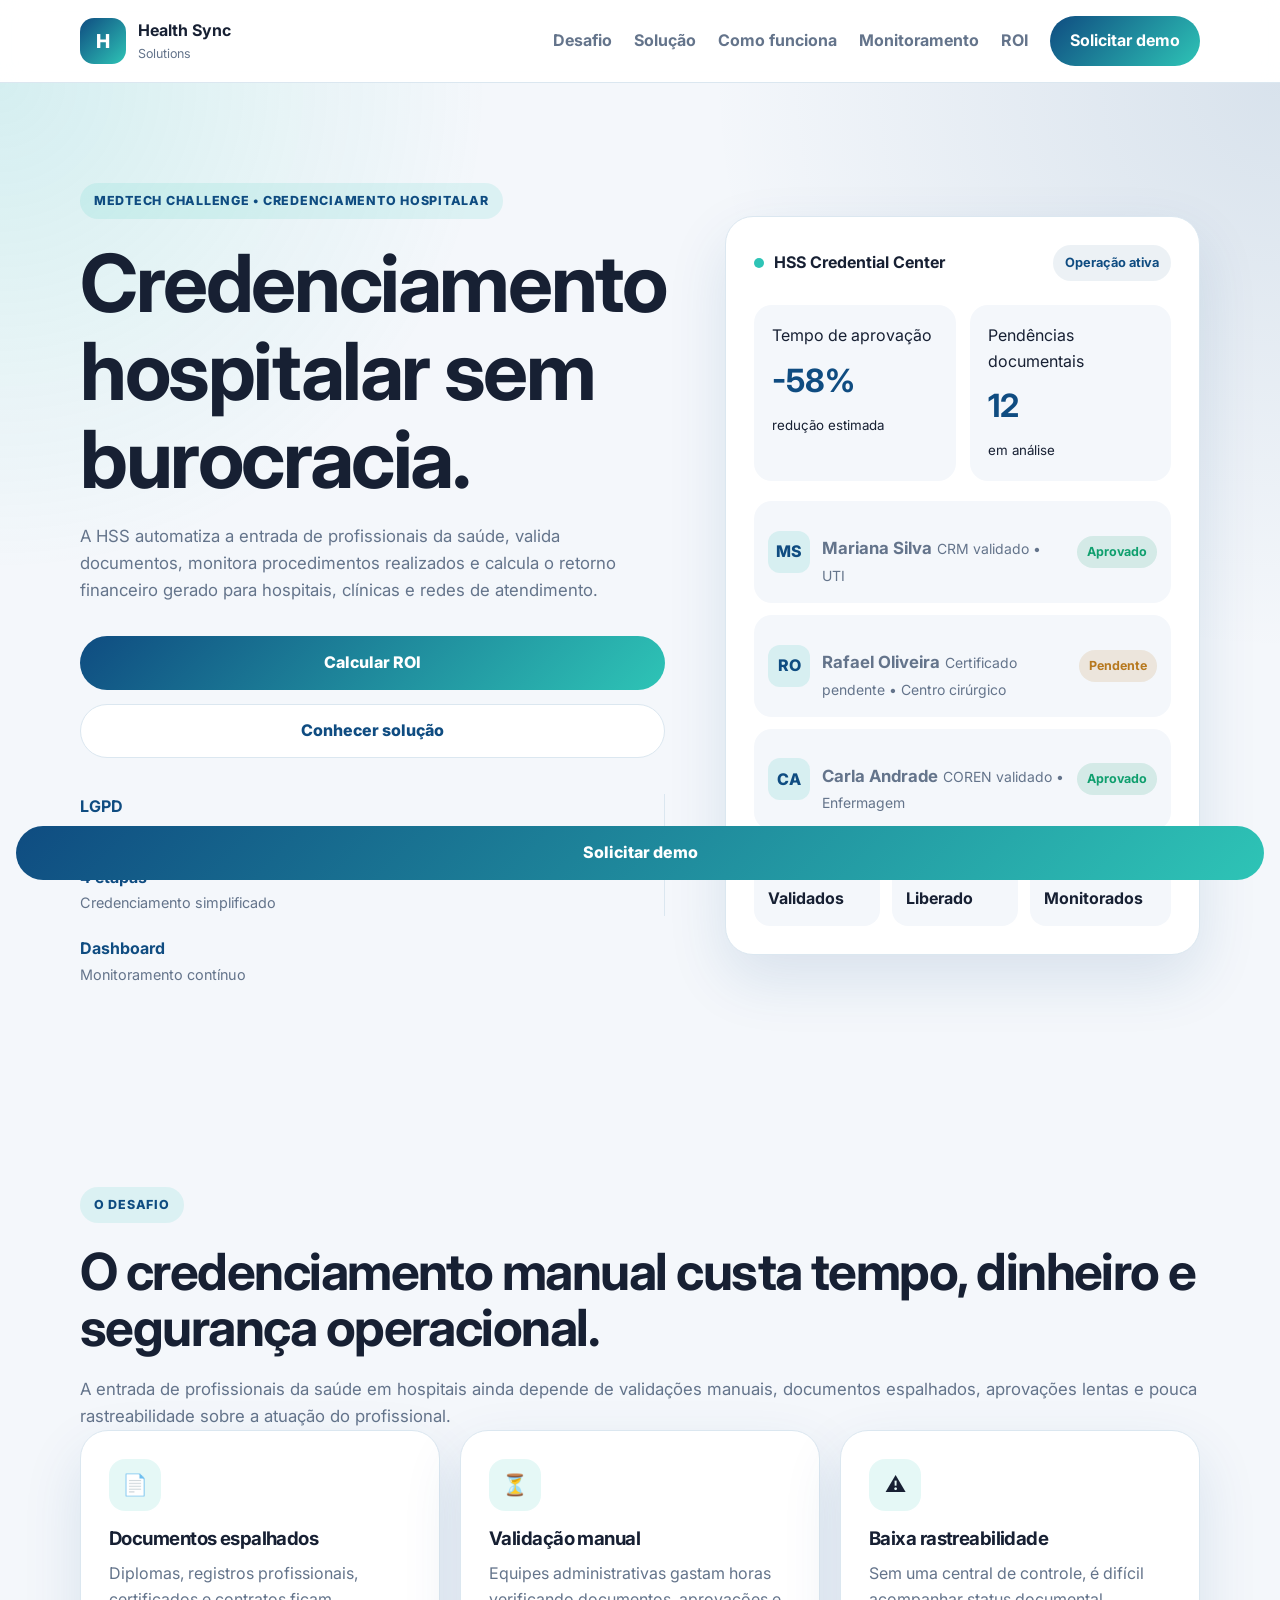
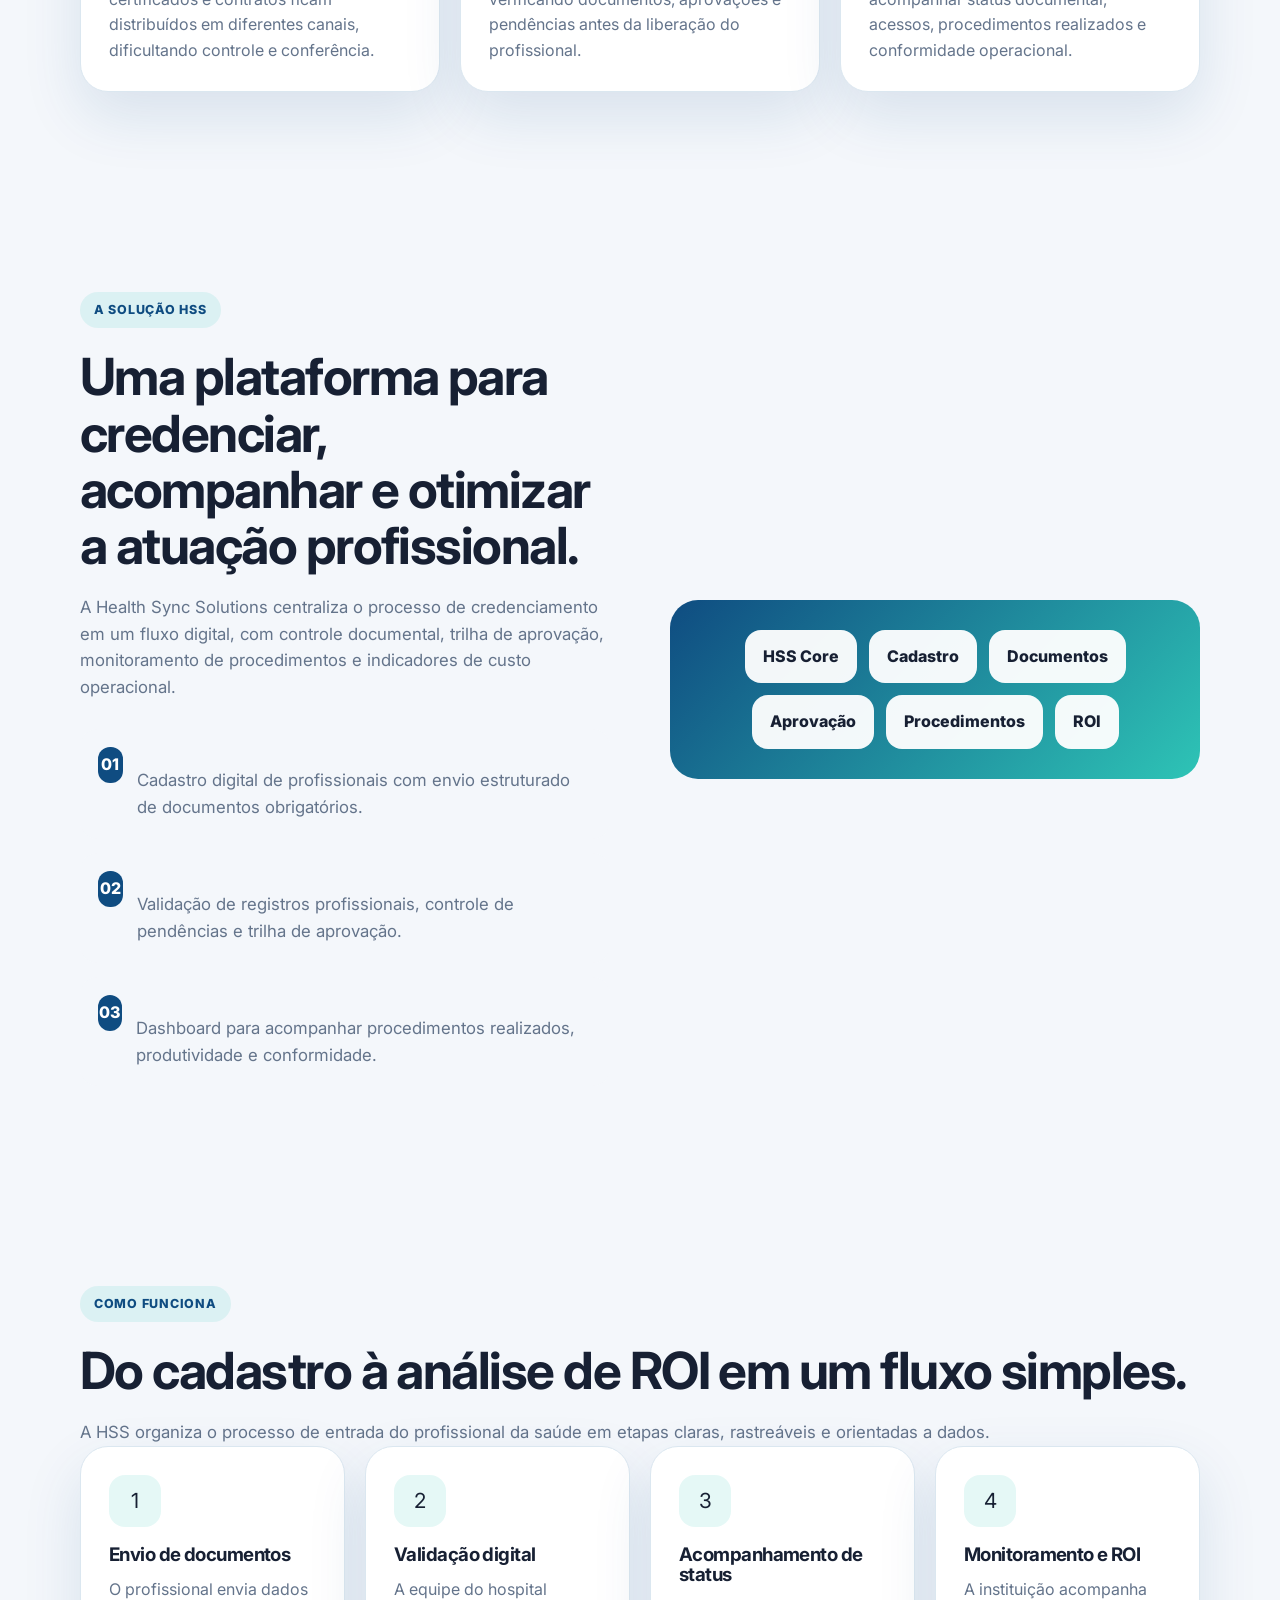
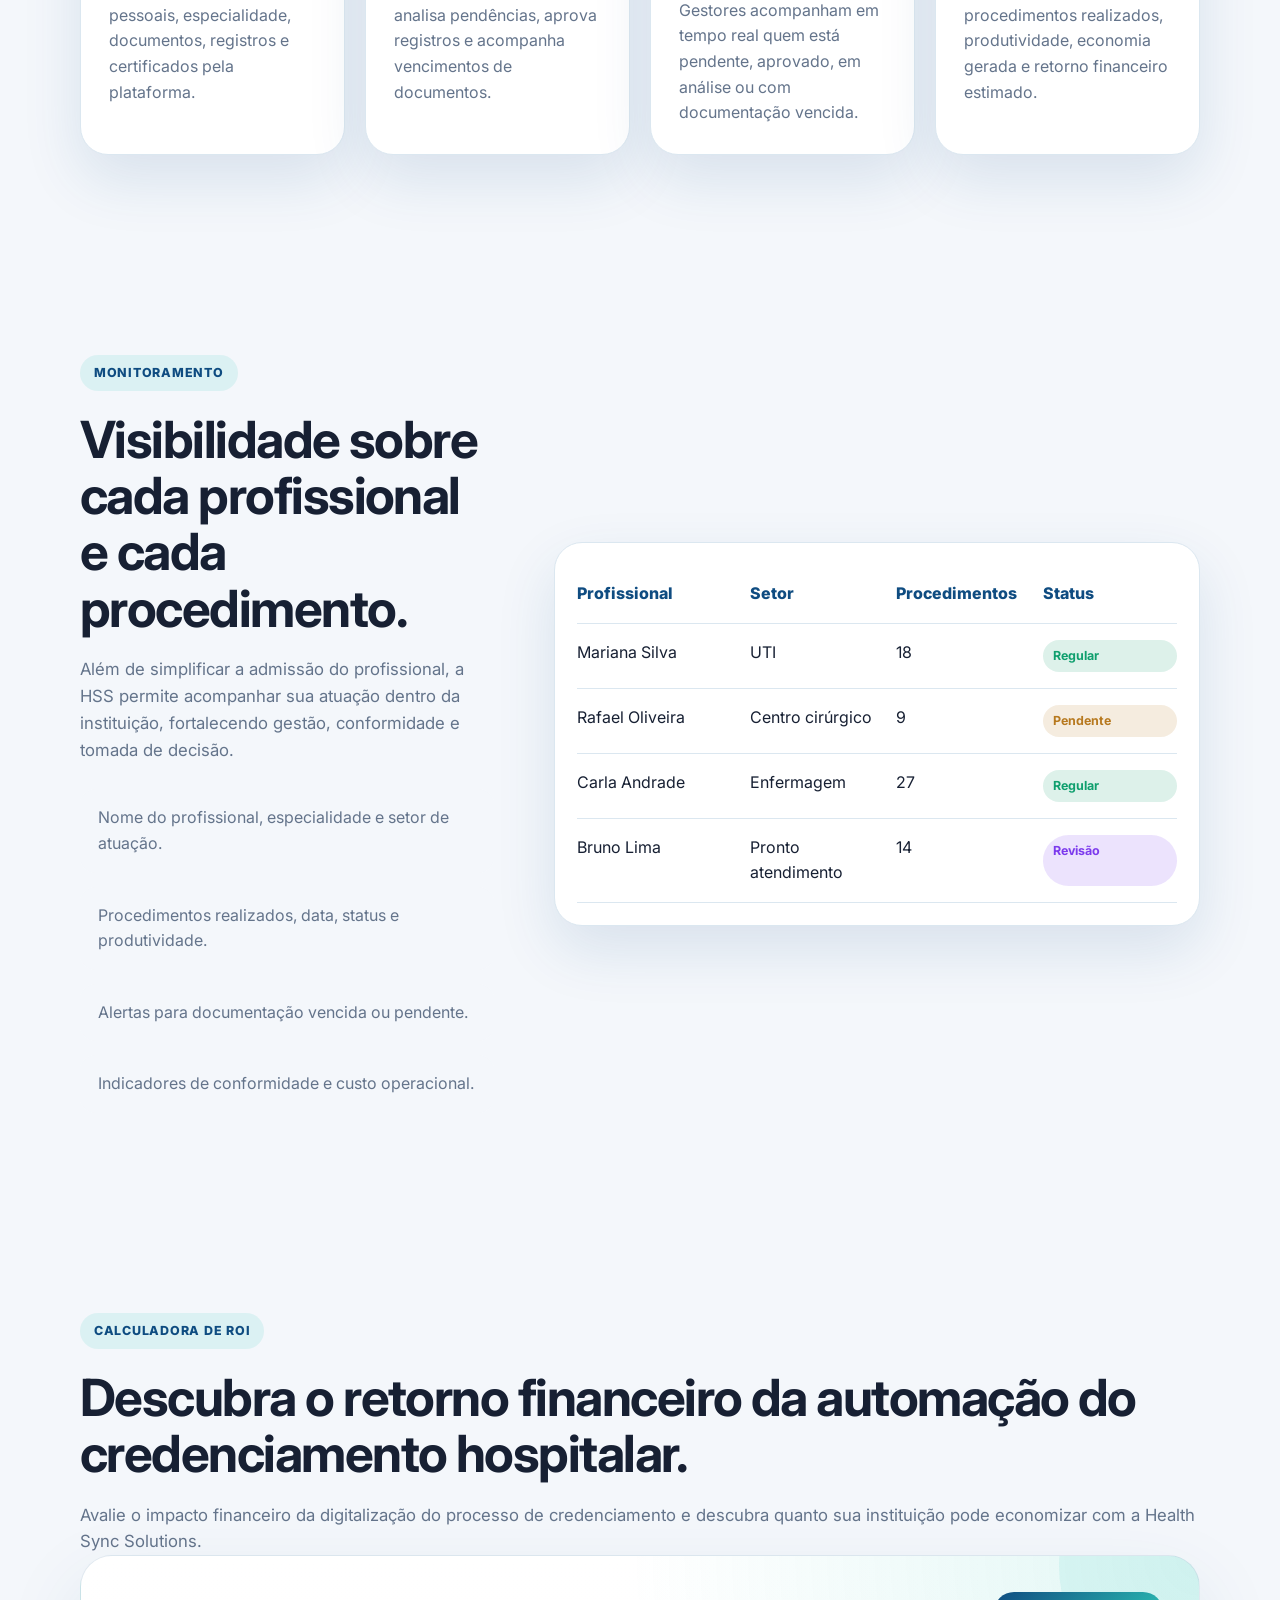
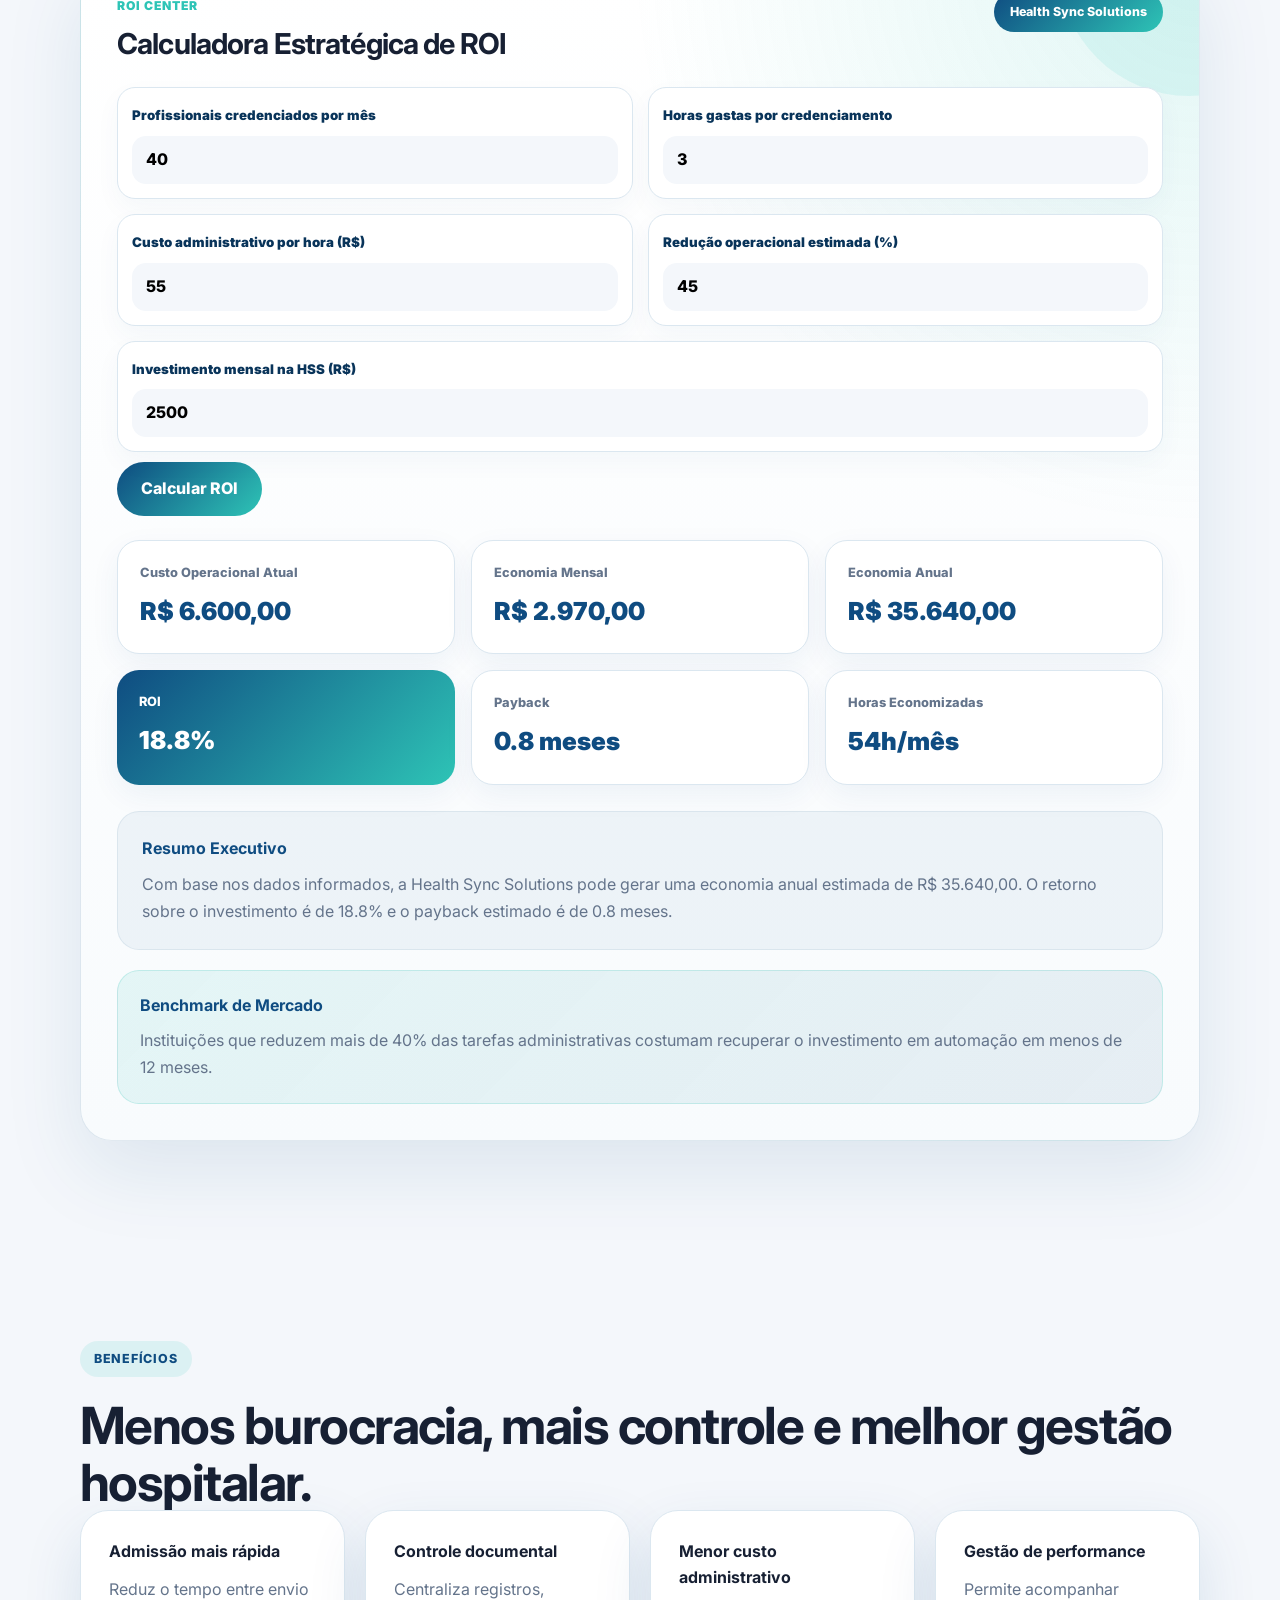
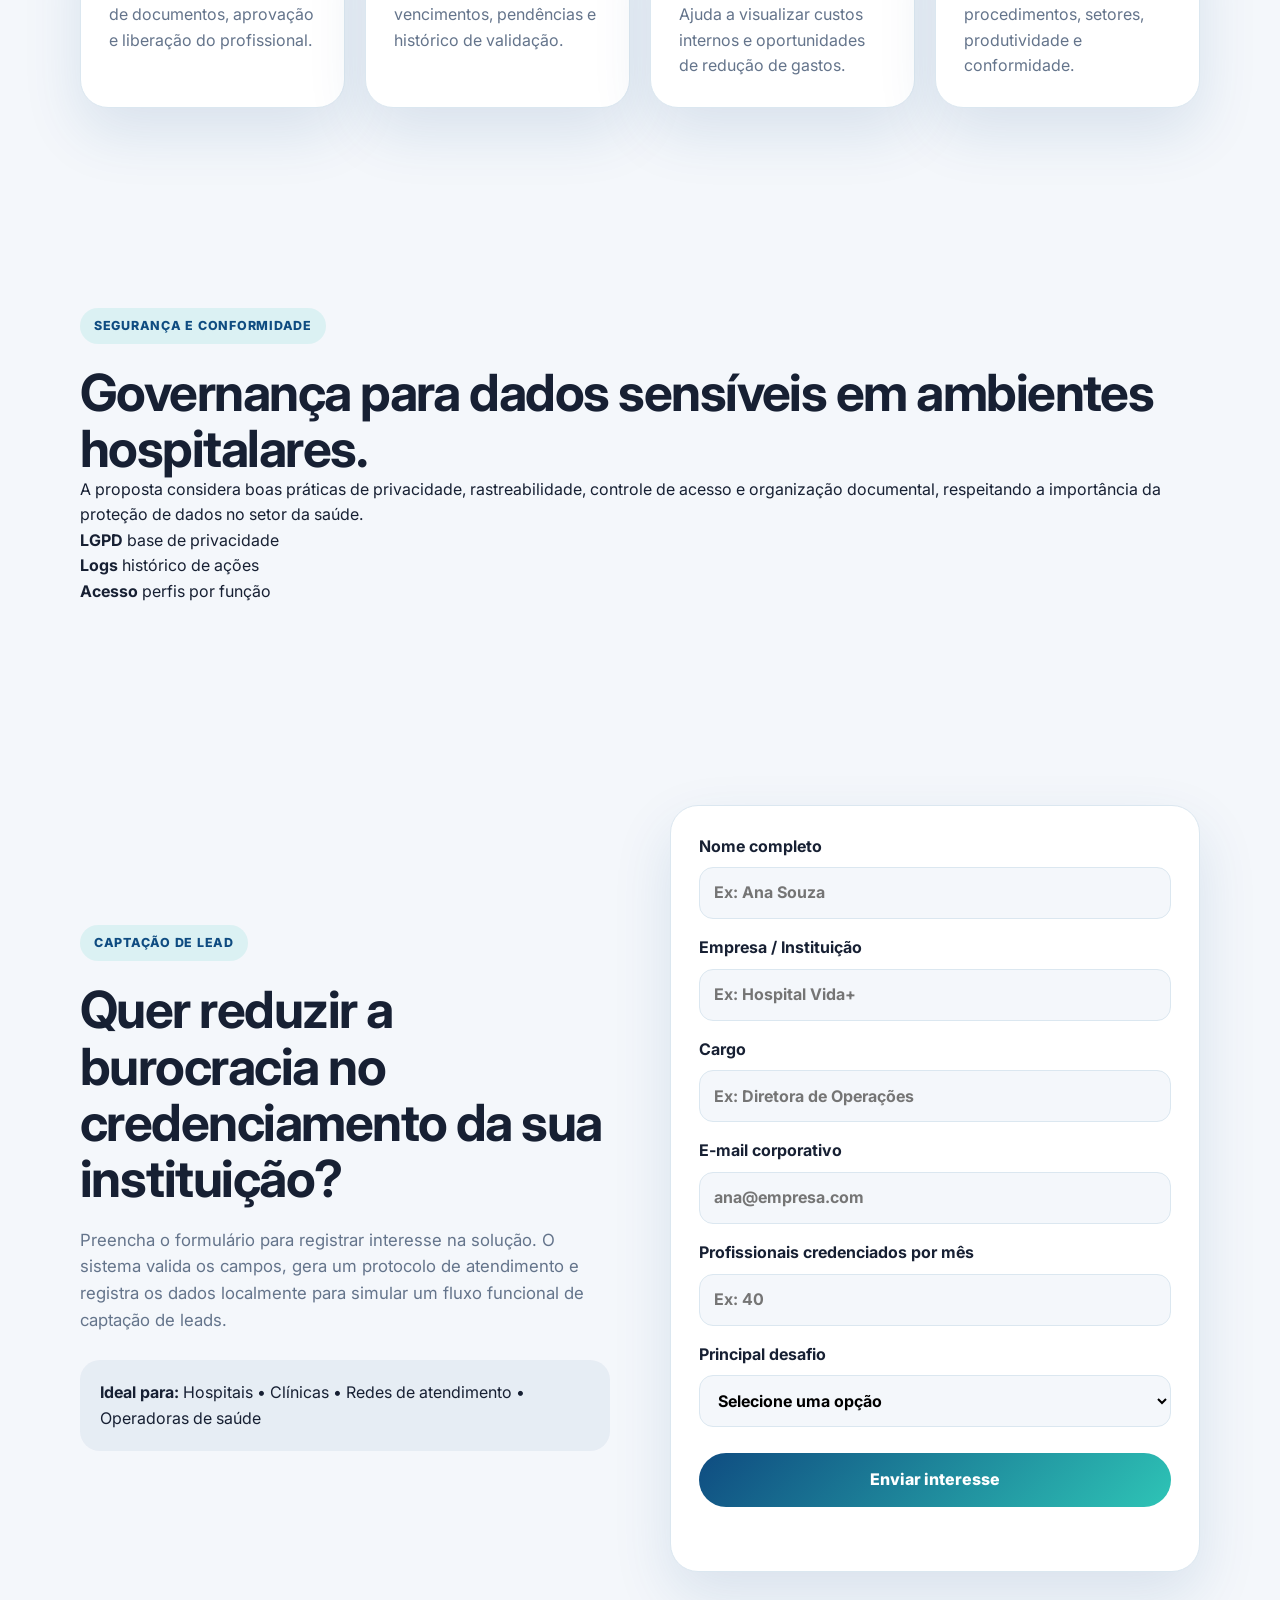
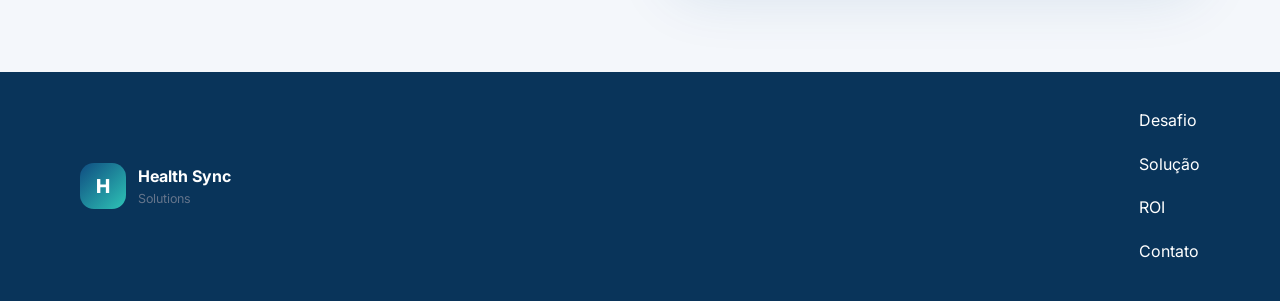
==== commit b152d6d5: "Atualização calculadora ROI" ====
--- a/hss-landing-page/index.html
+++ b/hss-landing-page/index.html
@@ -23,7 +23,6 @@
 </head>
 
 <body>
-  
   <header class="header" id="topo">
     <nav class="navbar container" aria-label="Navegação principal">
       <a class="logo" href="#topo" aria-label="Health Sync Solutions - início">
@@ -51,7 +50,7 @@
         <a href="#solucao">Solução</a>
         <a href="#funcionamento">Como funciona</a>
         <a href="#monitoramento">Monitoramento</a>
-        <a href="#economia">Economia</a>
+        <a href="#economia">ROI</a>
         <a href="#contato" class="nav-cta">Solicitar demo</a>
       </div>
     </nav>
@@ -67,12 +66,12 @@
 
           <p>
             A HSS automatiza a entrada de profissionais da saúde, valida documentos,
-            monitora procedimentos realizados e calcula a economia operacional gerada
+            monitora procedimentos realizados e calcula o retorno financeiro gerado
             para hospitais, clínicas e redes de atendimento.
           </p>
 
           <div class="hero-actions">
-            <a href="#economia" class="btn btn-primary">Simular economia</a>
+            <a href="#economia" class="btn btn-primary">Calcular ROI</a>
             <a href="#solucao" class="btn btn-secondary">Conhecer solução</a>
           </div>
 
@@ -253,7 +252,7 @@
           <div class="node">Documentos</div>
           <div class="node">Aprovação</div>
           <div class="node">Procedimentos</div>
-          <div class="node">Economia</div>
+          <div class="node">ROI</div>
         </div>
       </div>
     </section>
@@ -264,7 +263,7 @@
           <span class="eyebrow">Como funciona</span>
 
           <h2 id="funcionamento-title">
-            Do cadastro à análise de economia em um fluxo simples.
+            Do cadastro à análise de ROI em um fluxo simples.
           </h2>
 
           <p>
@@ -303,10 +302,10 @@
 
           <article class="step reveal">
             <span>4</span>
-            <h3>Monitoramento e custos</h3>
-            <p>
-              A instituição acompanha procedimentos realizados, produtividade e economia
-              gerada pela digitalização.
+            <h3>Monitoramento e ROI</h3>
+            <p>
+              A instituição acompanha procedimentos realizados, produtividade, economia
+              gerada e retorno financeiro estimado.
             </p>
           </article>
         </div>
@@ -375,103 +374,107 @@
     </section>
 
     <section class="section economy" id="economia" aria-labelledby="economia-title">
-      <div class="container economy-grid">
-        <div class="economy-content reveal">
-          <span class="eyebrow">Simulador de economia operacional</span>
+      <div class="container">
+        <div class="section-title reveal">
+          <span class="eyebrow">Calculadora de ROI</span>
 
           <h2 id="economia-title">
-            Visualize quanto a burocracia do credenciamento pode custar.
-          </h2>
-
-          <p>
-            Estime o custo mensal do processo manual de credenciamento e compare com a
-            economia potencial gerada pela digitalização da admissão de profissionais da saúde.
-          </p>
-
-          <div class="economy-highlights">
-            <div>
-              <strong>Menos retrabalho</strong>
-              <span>redução de tarefas manuais</span>
-            </div>
-
-            <div>
-              <strong>Mais previsibilidade</strong>
-              <span>custos administrativos claros</span>
-            </div>
-
-            <div>
-              <strong>Decisão baseada em dados</strong>
-              <span>estimativa objetiva de economia</span>
-            </div>
-          </div>
-        </div>
-
-        <form
-          class="calculator-card premium-calculator reveal"
-          id="calculatorForm"
-          aria-label="Simulador de economia operacional"
-        >
-          <div class="calculator-header">
-            <div>
-              <span class="calculator-kicker">HSS Calculator</span>
-              <h3>Simulador de Economia</h3>
-            </div>
-
-            <span class="calculator-badge">Estimativa</span>
+            Descubra o retorno financeiro da automação do credenciamento hospitalar.
+          </h2>
+
+          <p>
+            Avalie o impacto financeiro da digitalização do processo de credenciamento
+            e descubra quanto sua instituição pode economizar com a Health Sync Solutions.
+          </p>
+        </div>
+
+        <form class="roi-calculator reveal" id="calculatorForm" aria-label="Calculadora de ROI">
+          <div class="roi-header">
+            <div>
+              <span class="calculator-kicker">ROI CENTER</span>
+              <h3>Calculadora Estratégica de ROI</h3>
+            </div>
+
+            <span class="roi-badge">Health Sync Solutions</span>
           </div>
 
           <div class="calculator-grid">
             <label for="professionals">
-              <span>Profissionais/mês</span>
+              <span>Profissionais credenciados por mês</span>
               <input type="number" id="professionals" min="1" value="40" required />
             </label>
 
             <label for="hours">
-              <span>Horas por credenciamento</span>
+              <span>Horas gastas por credenciamento</span>
               <input type="number" id="hours" min="1" step="0.5" value="3" required />
             </label>
 
             <label for="hourCost">
-              <span>Custo por hora administrativa</span>
-              <input type="number" id="hourCost" min="1" step="1" value="55" required />
+              <span>Custo administrativo por hora (R$)</span>
+              <input type="number" id="hourCost" min="1" value="55" required />
             </label>
 
             <label for="reduction">
-              <span>Redução estimada com HSS (%)</span>
+              <span>Redução operacional estimada (%)</span>
               <input type="number" id="reduction" min="1" max="90" value="45" required />
             </label>
+
+            <label class="full-width" for="investment">
+              <span>Investimento mensal na HSS (R$)</span>
+              <input type="number" id="investment" min="1" value="2500" required />
+            </label>
           </div>
 
           <button type="submit" class="btn btn-primary form-button">
-            Calcular economia
+            Calcular ROI
           </button>
 
-          <div class="results" id="calculatorResults" aria-live="polite">
+          <div class="roi-results" aria-live="polite">
             <div class="result-card">
-              <span>Custo mensal atual</span>
-              <strong id="currentCost">R$ 6.600,00</strong>
+              <span>Custo Operacional Atual</span>
+              <strong id="currentCost">R$ 0,00</strong>
             </div>
 
             <div class="result-card">
-              <span>Custo estimado com HSS</span>
-              <strong id="newCost">R$ 3.630,00</strong>
-            </div>
-
-            <div class="result-card highlight-result">
-              <span>Economia mensal</span>
-              <strong id="monthlySaving">R$ 2.970,00</strong>
-            </div>
-
-            <div class="result-card highlight-result">
-              <span>Economia anual</span>
-              <strong id="annualSaving">R$ 35.640,00</strong>
-            </div>
-          </div>
-
-          <p class="calculator-note">
-            Fórmula: profissionais por mês × horas por credenciamento × custo/hora administrativa.
-            A economia é estimada aplicando o percentual de redução operacional informado.
-          </p>
+              <span>Economia Mensal</span>
+              <strong id="monthlySaving">R$ 0,00</strong>
+            </div>
+
+            <div class="result-card">
+              <span>Economia Anual</span>
+              <strong id="annualSaving">R$ 0,00</strong>
+            </div>
+
+            <div class="result-card roi-highlight">
+              <span>ROI</span>
+              <strong id="roiValue">0%</strong>
+            </div>
+
+            <div class="result-card">
+              <span>Payback</span>
+              <strong id="paybackValue">0 meses</strong>
+            </div>
+
+            <div class="result-card">
+              <span>Horas Economizadas</span>
+              <strong id="hoursSaved">0h</strong>
+            </div>
+          </div>
+
+          <div class="roi-insight">
+            <h4>Resumo Executivo</h4>
+            <p id="roiSummary">
+              Preencha os dados para visualizar o impacto financeiro da automação do credenciamento.
+            </p>
+          </div>
+
+          <div class="benchmark-box">
+            <strong>Benchmark de Mercado</strong>
+            <p>
+              Instituições que reduzem mais de 40% das tarefas administrativas costumam
+              recuperar o investimento em automação em menos de 12 meses.
+            </p>
+          </div>
         </form>
       </div>
     </section>
@@ -625,7 +628,7 @@
       <div class="footer-links">
         <a href="#desafio">Desafio</a>
         <a href="#solucao">Solução</a>
-        <a href="#economia">Economia</a>
+        <a href="#economia">ROI</a>
         <a href="#contato">Contato</a>
       </div>
     </div>
@@ -635,6 +638,6 @@
     Solicitar demo
   </a>
 
-  <script src="./script.js"></script>
+  <script src="./script.js?v=3"></script>
 </body>
 </html>
--- a/hss-landing-page/styles.css
+++ b/hss-landing-page/styles.css
@@ -798,6 +798,173 @@
   transform: translateY(0);
 }
 
+.roi-calculator{
+background:
+radial-gradient(circle at top right,
+rgba(46,196,182,.14),
+transparent 35%),
+linear-gradient(180deg,#ffffff,#f8fbfd);
+
+border:1px solid rgba(15,76,129,.12);
+border-radius:32px;
+padding:36px;
+box-shadow:
+0 30px 80px rgba(15,76,129,.10);
+
+position:relative;
+overflow:hidden;
+}
+
+.roi-calculator::before{
+content:"";
+position:absolute;
+width:260px;
+height:260px;
+border-radius:50%;
+top:-120px;
+right:-120px;
+background:
+rgba(46,196,182,.10);
+}
+
+.roi-header{
+display:flex;
+justify-content:space-between;
+align-items:flex-start;
+margin-bottom:28px;
+position:relative;
+z-index:2;
+}
+
+.roi-header h3{
+font-size:1.8rem;
+margin-top:6px;
+}
+
+.roi-badge{
+background:
+linear-gradient(
+135deg,
+var(--primary),
+var(--secondary)
+);
+
+color:#fff;
+padding:10px 16px;
+border-radius:999px;
+font-size:.78rem;
+font-weight:800;
+}
+
+.full-width{
+grid-column:1/-1;
+}
+
+.roi-results{
+margin-top:24px;
+
+display:grid;
+grid-template-columns:
+repeat(3,1fr);
+
+gap:16px;
+}
+
+.roi-results .result-card{
+background:#fff;
+border:1px solid var(--border);
+border-radius:22px;
+padding:22px;
+
+box-shadow:
+0 10px 30px
+rgba(15,76,129,.06);
+}
+
+.roi-results .result-card span{
+display:block;
+color:var(--muted);
+font-size:.8rem;
+font-weight:800;
+}
+
+.roi-results .result-card strong{
+display:block;
+margin-top:8px;
+color:var(--primary);
+font-size:1.55rem;
+font-weight:900;
+}
+
+.roi-highlight{
+background:
+linear-gradient(
+135deg,
+var(--primary),
+var(--secondary)
+) !important;
+
+border:none !important;
+}
+
+.roi-highlight span,
+.roi-highlight strong{
+color:#fff !important;
+}
+
+.roi-insight{
+margin-top:26px;
+
+background:
+rgba(15,76,129,.05);
+
+border:1px solid
+rgba(15,76,129,.08);
+
+border-radius:22px;
+
+padding:24px;
+}
+
+.roi-insight h4{
+color:var(--primary);
+margin-bottom:10px;
+}
+
+.roi-insight p{
+color:var(--muted);
+line-height:1.7;
+}
+
+.benchmark-box{
+margin-top:20px;
+
+padding:22px;
+
+border-radius:22px;
+
+background:
+linear-gradient(
+135deg,
+rgba(46,196,182,.10),
+rgba(15,76,129,.08)
+);
+
+border:1px solid
+rgba(46,196,182,.20);
+}
+
+.benchmark-box strong{
+display:block;
+color:var(--primary);
+margin-bottom:8px;
+}
+
+.benchmark-box p{
+color:var(--muted);
+line-height:1.7;
+}
+
 @media (max-width: 1024px) {
   .steps-grid,
   .benefit-grid {
@@ -851,6 +1018,14 @@
     padding: 72px 0;
   }
 
+  .roi-results {
+    grid-template-columns: 1fr;
+  }
+
+  .full-width {
+    grid-column: auto;
+  }
+
   .cards-grid,
   .steps-grid,
   .benefit-grid,
@@ -861,6 +1036,9 @@
     grid-template-columns: 1fr;
   }
 
+
+}
+
   .hero-actions,
   .trust-row,
   .footer-links {
@@ -899,4 +1077,3 @@
     flex-direction: column;
     gap: 12px;
   }
-}
